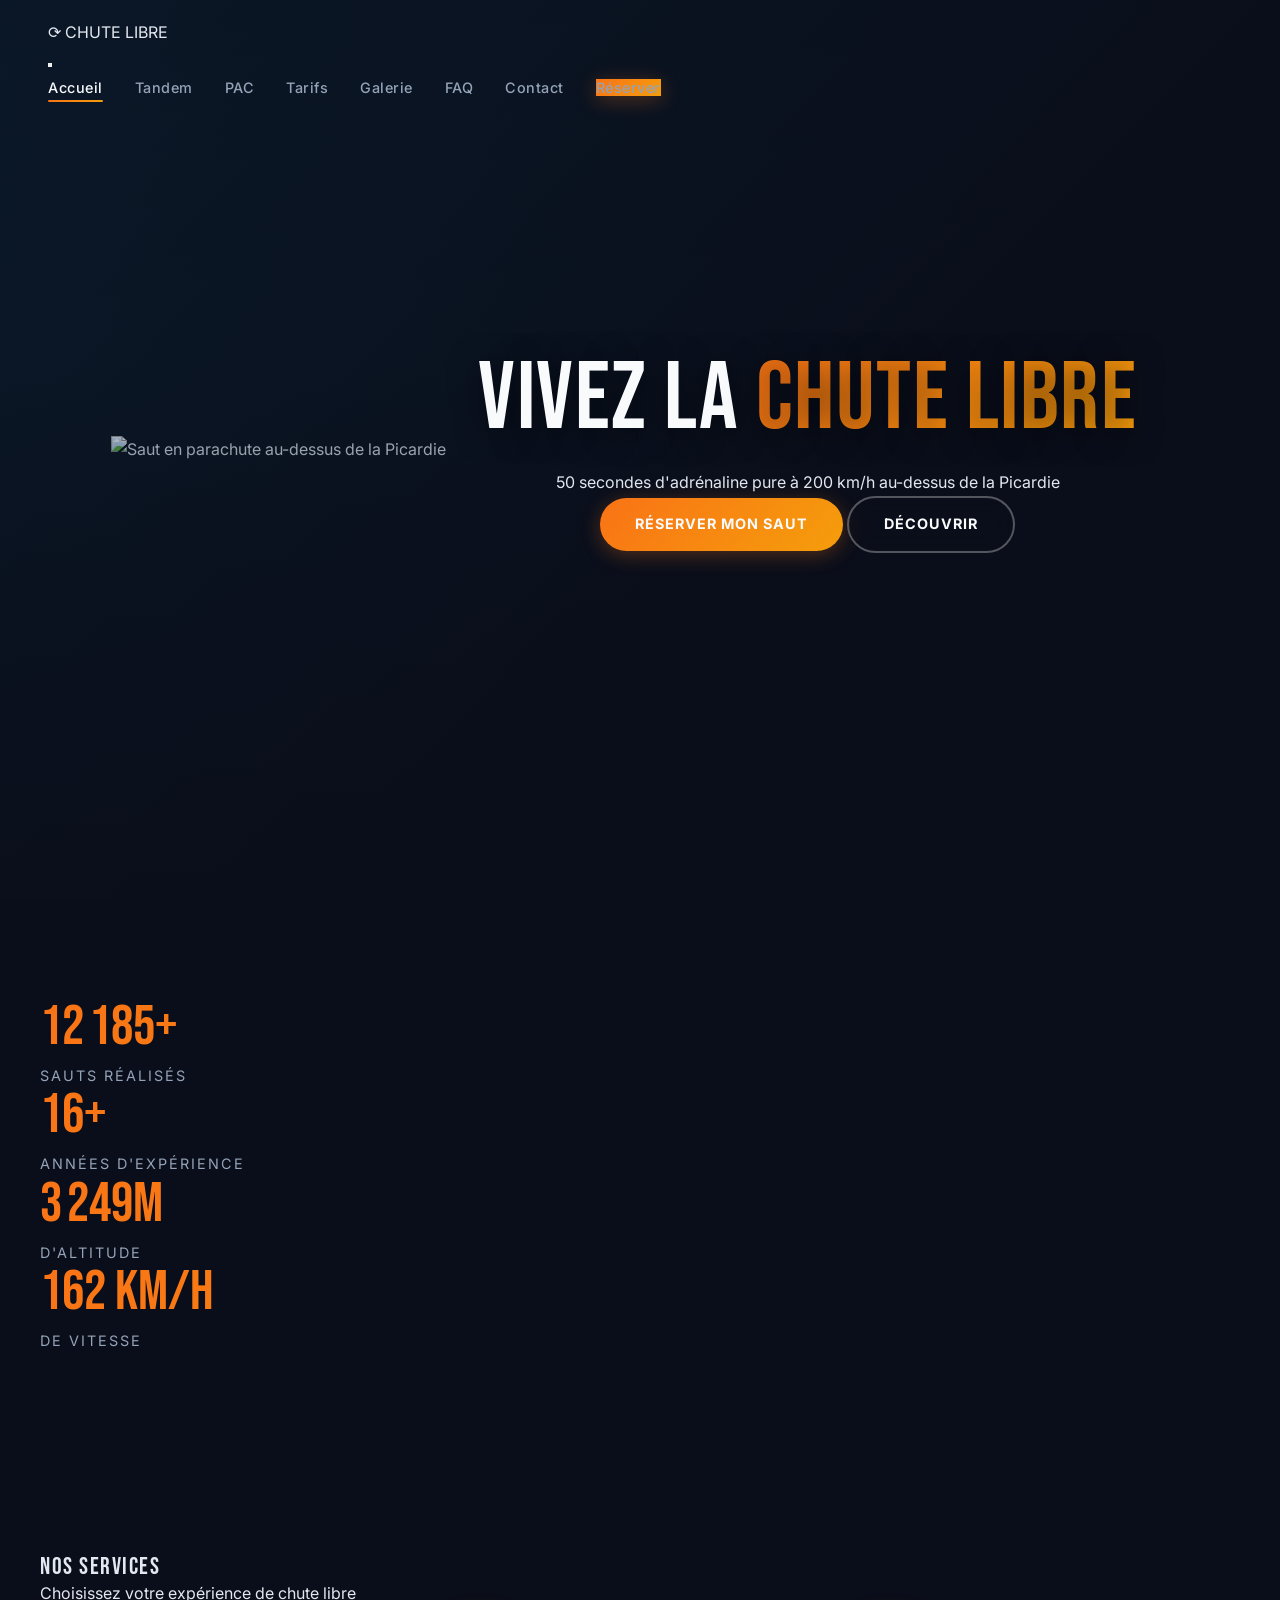
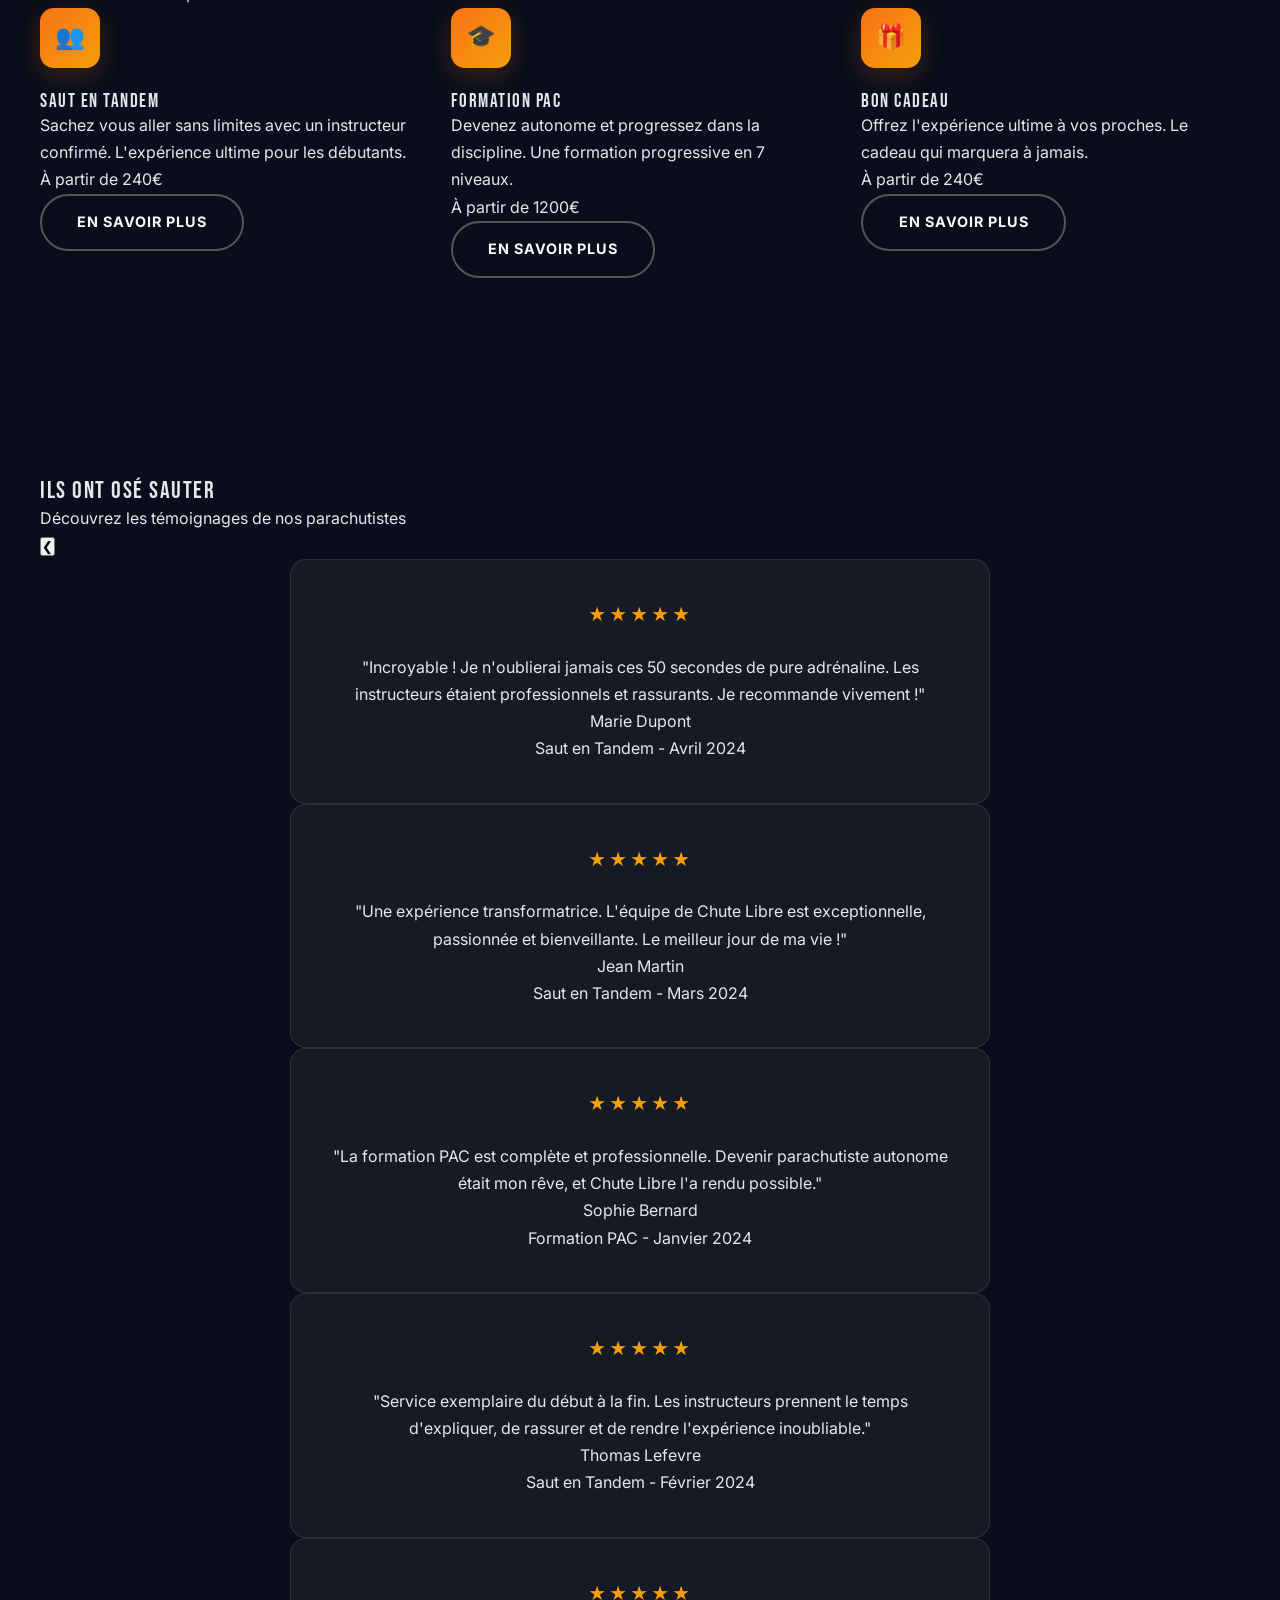
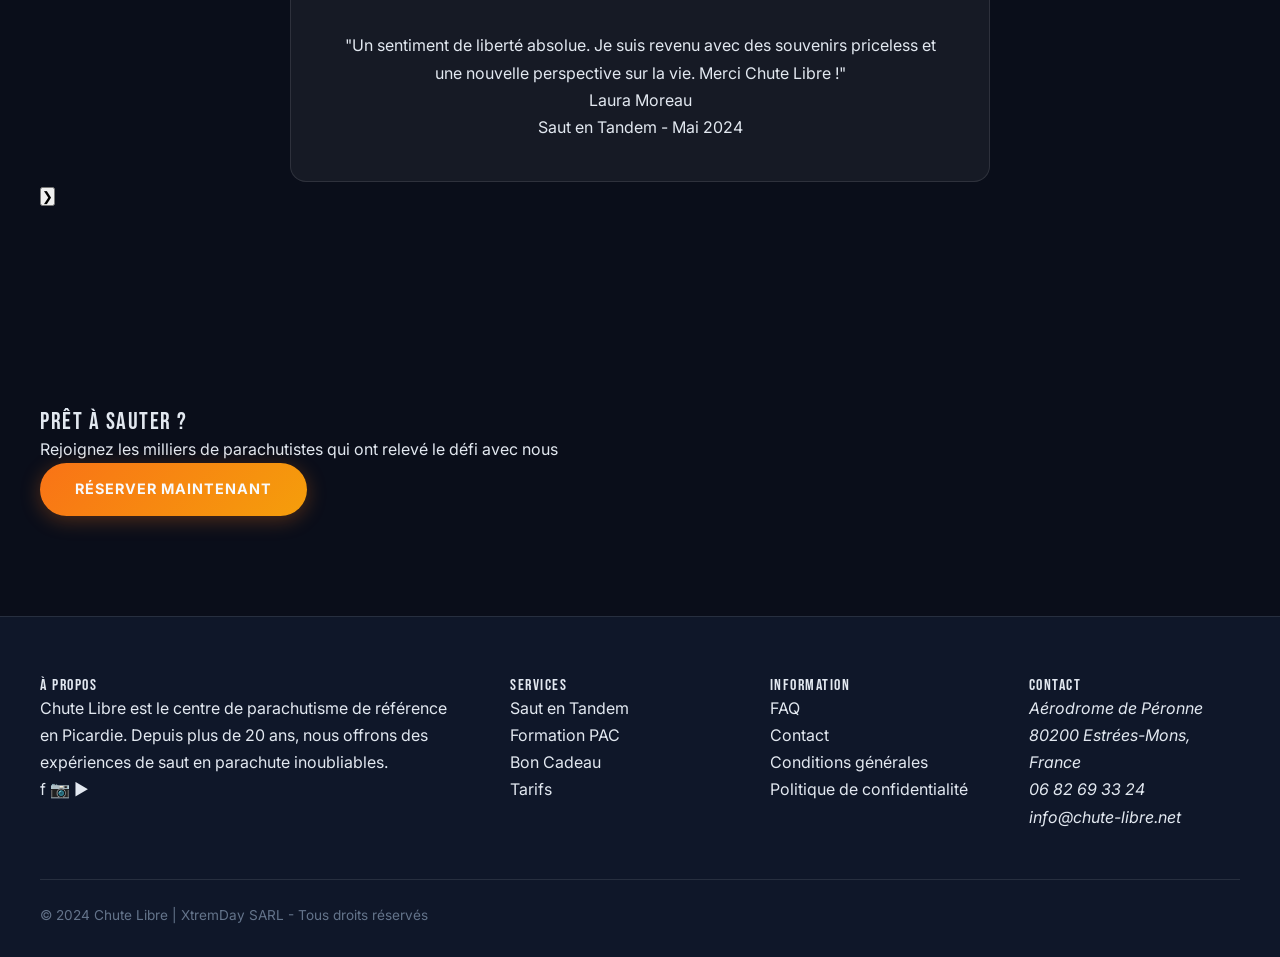
==== index.html @ 6898a2e8 "Restructure repo : fichiers site à la racine + nettoyage - Déplace les HTML/CSS/JS de outputs/ vers " ====
<!DOCTYPE html>
<html lang="fr">
<head>
  <meta charset="UTF-8">
  <meta name="viewport" content="width=device-width, initial-scale=1.0">
  <meta name="description" content="Chute Libre - Saut en parachute tandem et formation PAC à Péronne. Vivez 50 secondes d'adrénaline pure à 200 km/h au-dessus de la Picardie avec nos instructeurs expérimentés.">
  <meta name="keywords" content="saut en parachute, chute libre, tandem, PAC, formation parachute, Péronne, Picardie, Estrées-Mons, adrenaline">
  <meta name="author" content="XtremDay SARL">
  <meta name="copyright" content="2024 Chute Libre">

  <!-- Open Graph -->
  <meta property="og:title" content="Chute Libre | Saut en Parachute Tandem & Formation PAC à Péronne">
  <meta property="og:description" content="Vivez 50 secondes d'adrénaline pure à 200 km/h au-dessus de la Picardie. Saut en tandem dès 240€.">
  <meta property="og:type" content="website">
  <meta property="og:url" content="https://chute-libre.vercel.app/">
  <meta property="og:image" content="https://images.unsplash.com/photo-1601024445121-e5b82f020549?w=1200">
  <meta property="og:locale" content="fr_FR">

  <!-- Twitter Card -->
  <meta name="twitter:card" content="summary_large_image">
  <meta name="twitter:title" content="Chute Libre | Saut en Parachute Tandem & Formation PAC">
  <meta name="twitter:description" content="Vivez 50 secondes d'adrénaline pure à 200 km/h au-dessus de la Picardie.">

  <!-- Canonical -->
  <link rel="canonical" href="https://chute-libre.vercel.app/">

  <!-- Favicon -->
  <link rel="icon" type="image/svg+xml" href="data:image/svg+xml,<svg xmlns='http://www.w3.org/2000/svg' viewBox='0 0 100 100'><text y='.9em' font-size='90' fill='%23ff6b35'>⟳</text></svg>">

  <!-- Fonts -->
  <link rel="preconnect" href="https://fonts.googleapis.com">
  <link rel="preconnect" href="https://fonts.gstatic.com" crossorigin>
  <link href="https://fonts.googleapis.com/css2?family=Bebas+Neue&family=Inter:wght@300;400;500;600;700;800&display=swap" rel="stylesheet">

  <!-- Styles -->
  <link rel="stylesheet" href="style.css">

  <title>Chute Libre | Saut en Parachute Tandem & Formation PAC à Péronne</title>
</head>
<body class="bg-night text-white">

  <!-- Preloader -->
  <div class="preloader">
    <div class="preloader-ring"></div>
  </div>

  <!-- Navigation -->
  <header id="navbar" class="navbar">
    <nav class="navbar-container">
      <div class="navbar-logo">
        <a href="index.html" class="logo-link">
          <span class="logo-icon">⟳</span>
          <span class="logo-text">CHUTE<span class="fire"> LIBRE</span></span>
        </a>
      </div>

      <button class="menu-toggle" aria-label="Toggle navigation menu">
        <span></span>
        <span></span>
        <span></span>
      </button>

      <ul class="nav-menu">
        <li><a href="index.html" class="nav-link">Accueil</a></li>
        <li><a href="tandem.html" class="nav-link">Tandem</a></li>
        <li><a href="pac.html" class="nav-link">PAC</a></li>
        <li><a href="tarifs.html" class="nav-link">Tarifs</a></li>
        <li><a href="galerie.html" class="nav-link">Galerie</a></li>
        <li><a href="faq.html" class="nav-link">FAQ</a></li>
        <li><a href="contact.html" class="nav-link">Contact</a></li>
        <li><a href="reservation.html" class="nav-link btn-primary">Réserver</a></li>
      </ul>
    </nav>
  </header>

  <main>
    <!-- HERO Section -->
    <section class="hero">
      <div class="hero-background">
        <img src="https://images.unsplash.com/photo-1601024445121-e5b82f020549?w=1920" alt="Saut en parachute au-dessus de la Picardie" class="hero-image">
        <div class="hero-overlay"></div>
      </div>

      <div class="hero-content">
        <h1 class="hero-title">
          VIVEZ LA <span class="fire">CHUTE LIBRE</span>
        </h1>

        <p class="hero-subtitle">
          50 secondes d'adrénaline pure à 200 km/h au-dessus de la Picardie
        </p>

        <div class="hero-buttons">
          <a href="reservation.html" class="btn btn-primary btn-lg">
            <span>RÉSERVER MON SAUT</span>
          </a>
          <a href="#services" class="btn btn-secondary btn-lg">
            <span>DÉCOUVRIR</span>
          </a>
        </div>
      </div>

      <!-- Scroll Indicator -->
      <div class="scroll-indicator">
        <div class="scroll-arrow"></div>
      </div>
    </section>

    <!-- Stats Section -->
    <section class="stats">
      <div class="container">
        <div class="stats-grid">
          <div class="stat-card">
            <div class="stat-number" data-count="15000" data-suffix="+">0</div>
            <p class="stat-label">Sauts réalisés</p>
          </div>
          <div class="stat-card">
            <div class="stat-number" data-count="20" data-suffix="+">0</div>
            <p class="stat-label">Années d'expérience</p>
          </div>
          <div class="stat-card">
            <div class="stat-number" data-count="4000" data-suffix="m">0</div>
            <p class="stat-label">D'altitude</p>
          </div>
          <div class="stat-card">
            <div class="stat-number" data-count="200" data-suffix=" km/h">0</div>
            <p class="stat-label">De vitesse</p>
          </div>
        </div>
      </div>
    </section>

    <!-- Services Section -->
    <section id="services" class="services">
      <div class="container">
        <div class="section-header">
          <h2>Nos Services</h2>
          <p class="section-subtitle">Choisissez votre expérience de chute libre</p>
        </div>

        <div class="grid grid-3">
          <!-- Tandem Card -->
          <article class="service-card">
            <div class="card-icon">
              <span>👥</span>
            </div>
            <h3>Saut en Tandem</h3>
            <p>Sachez vous aller sans limites avec un instructeur confirmé. L'expérience ultime pour les débutants.</p>
            <div class="card-price">À partir de <span class="price-highlight">240€</span></div>
            <a href="tandem.html" class="btn btn-secondary btn-sm">En savoir plus</a>
          </article>

          <!-- PAC Card -->
          <article class="service-card">
            <div class="card-icon">
              <span>🎓</span>
            </div>
            <h3>Formation PAC</h3>
            <p>Devenez autonome et progressez dans la discipline. Une formation progressive en 7 niveaux.</p>
            <div class="card-price">À partir de <span class="price-highlight">1200€</span></div>
            <a href="pac.html" class="btn btn-secondary btn-sm">En savoir plus</a>
          </article>

          <!-- Gift Card -->
          <article class="service-card">
            <div class="card-icon">
              <span>🎁</span>
            </div>
            <h3>Bon Cadeau</h3>
            <p>Offrez l'expérience ultime à vos proches. Le cadeau qui marquera à jamais.</p>
            <div class="card-price">À partir de <span class="price-highlight">240€</span></div>
            <a href="cadeau.html" class="btn btn-secondary btn-sm">En savoir plus</a>
          </article>
        </div>
      </div>
    </section>

    <!-- Testimonials Carousel Section -->
    <section class="testimonials">
      <div class="container">
        <div class="section-header">
          <h2>Ils ont osé sauter</h2>
          <p class="section-subtitle">Découvrez les témoignages de nos parachutistes</p>
        </div>

        <div class="testimonials-carousel">
          <button class="carousel-btn carousel-prev" aria-label="Témoignage précédent">
            <span>❮</span>
          </button>

          <div class="carousel-container">
            <div class="carousel-track">
              <!-- Testimonial 1 -->
              <div class="testimonial-card">
                <div class="stars">★★★★★</div>
                <p class="testimonial-text">
                  "Incroyable ! Je n'oublierai jamais ces 50 secondes de pure adrénaline. Les instructeurs étaient professionnels et rassurants. Je recommande vivement !"
                </p>
                <div class="testimonial-author">
                  <p class="author-name">Marie Dupont</p>
                  <p class="author-detail">Saut en Tandem - Avril 2024</p>
                </div>
              </div>

              <!-- Testimonial 2 -->
              <div class="testimonial-card">
                <div class="stars">★★★★★</div>
                <p class="testimonial-text">
                  "Une expérience transformatrice. L'équipe de Chute Libre est exceptionnelle, passionnée et bienveillante. Le meilleur jour de ma vie !"
                </p>
                <div class="testimonial-author">
                  <p class="author-name">Jean Martin</p>
                  <p class="author-detail">Saut en Tandem - Mars 2024</p>
                </div>
              </div>

              <!-- Testimonial 3 -->
              <div class="testimonial-card">
                <div class="stars">★★★★★</div>
                <p class="testimonial-text">
                  "La formation PAC est complète et professionnelle. Devenir parachutiste autonome était mon rêve, et Chute Libre l'a rendu possible."
                </p>
                <div class="testimonial-author">
                  <p class="author-name">Sophie Bernard</p>
                  <p class="author-detail">Formation PAC - Janvier 2024</p>
                </div>
              </div>

              <!-- Testimonial 4 -->
              <div class="testimonial-card">
                <div class="stars">★★★★★</div>
                <p class="testimonial-text">
                  "Service exemplaire du début à la fin. Les instructeurs prennent le temps d'expliquer, de rassurer et de rendre l'expérience inoubliable."
                </p>
                <div class="testimonial-author">
                  <p class="author-name">Thomas Lefevre</p>
                  <p class="author-detail">Saut en Tandem - Février 2024</p>
                </div>
              </div>

              <!-- Testimonial 5 -->
              <div class="testimonial-card">
                <div class="stars">★★★★★</div>
                <p class="testimonial-text">
                  "Un sentiment de liberté absolue. Je suis revenu avec des souvenirs priceless et une nouvelle perspective sur la vie. Merci Chute Libre !"
                </p>
                <div class="testimonial-author">
                  <p class="author-name">Laura Moreau</p>
                  <p class="author-detail">Saut en Tandem - Mai 2024</p>
                </div>
              </div>
            </div>
          </div>

          <button class="carousel-btn carousel-next" aria-label="Témoignage suivant">
            <span>❯</span>
          </button>
        </div>
      </div>
    </section>

    <!-- CTA Section -->
    <section class="cta">
      <div class="container">
        <div class="cta-content">
          <h2>Prêt à sauter ?</h2>
          <p>Rejoignez les milliers de parachutistes qui ont relevé le défi avec nous</p>
          <a href="reservation.html" class="btn btn-primary btn-lg">RÉSERVER MAINTENANT</a>
        </div>
      </div>
    </section>
  </main>

  <!-- Footer -->
  <footer class="footer">
    <div class="container">
      <div class="footer-grid">
        <!-- About Column -->
        <div class="footer-column">
          <h4>À propos</h4>
          <p>Chute Libre est le centre de parachutisme de référence en Picardie. Depuis plus de 20 ans, nous offrons des expériences de saut en parachute inoubliables.</p>
          <div class="footer-socials">
            <a href="#" aria-label="Facebook" class="social-link">f</a>
            <a href="#" aria-label="Instagram" class="social-link">📷</a>
            <a href="#" aria-label="YouTube" class="social-link">▶</a>
          </div>
        </div>

        <!-- Services Column -->
        <div class="footer-column">
          <h4>Services</h4>
          <ul class="footer-links">
            <li><a href="tandem.html">Saut en Tandem</a></li>
            <li><a href="pac.html">Formation PAC</a></li>
            <li><a href="cadeau.html">Bon Cadeau</a></li>
            <li><a href="tarifs.html">Tarifs</a></li>
          </ul>
        </div>

        <!-- Information Column -->
        <div class="footer-column">
          <h4>Information</h4>
          <ul class="footer-links">
            <li><a href="faq.html">FAQ</a></li>
            <li><a href="contact.html">Contact</a></li>
            <li><a href="#conditions">Conditions générales</a></li>
            <li><a href="#privacy">Politique de confidentialité</a></li>
          </ul>
        </div>

        <!-- Contact Column -->
        <div class="footer-column">
          <h4>Contact</h4>
          <address class="footer-address">
            <p>Aérodrome de Péronne<br>80200 Estrées-Mons, France</p>
            <p><a href="tel:+33682693324">06 82 69 33 24</a></p>
            <p><a href="mailto:info@chute-libre.net">info@chute-libre.net</a></p>
          </address>
        </div>
      </div>

      <div class="footer-bottom">
        <p>&copy; 2024 Chute Libre | XtremDay SARL - Tous droits réservés</p>
      </div>
    </div>
  </footer>

  <!-- JSON-LD Structured Data -->
  <script type="application/ld+json">
  {
    "@context": "https://schema.org",
    "@type": "LocalBusiness",
    "name": "Chute Libre",
    "image": "https://images.unsplash.com/photo-1601024445121-e5b82f020549?w=800",
    "description": "Centre de parachutisme proposant des sauts en tandem et formations PAC en Picardie",
    "address": {
      "@type": "PostalAddress",
      "streetAddress": "Aérodrome de Péronne",
      "addressLocality": "Estrées-Mons",
      "postalCode": "80200",
      "addressCountry": "FR"
    },
    "telephone": "+33682693324",
    "email": "info@chute-libre.net",
    "url": "https://chute-libre.vercel.app/",
    "geo": {
      "@type": "GeoCoordinates",
      "latitude": "49.8667",
      "longitude": "2.9333"
    },
    "openingHoursSpecification": {
      "@type": "OpeningHoursSpecification",
      "dayOfWeek": ["Monday", "Tuesday", "Wednesday", "Thursday", "Friday", "Saturday", "Sunday"],
      "opens": "08:00",
      "closes": "18:00"
    },
    "priceRange": "EUR",
    "areaServed": {
      "@type": "City",
      "name": "Picardie"
    },
    "founder": "XtremDay SARL"
  }
  </script>

  <!-- Scripts -->
  <script src="main.js"></script>

</body>
</html>
---- style.css ----
/* ============================================
   CHUTE LIBRE - Design System v2.0
   Theme: Dark Sky & Adrenaline
   ============================================ */

/* --- CSS Variables --- */
:root {
  --night: #0a0e1a;
  --night-light: #0f1729;
  --navy: #1a2744;
  --navy-light: #243354;
  --sky: #38bdf8;
  --sky-deep: #0ea5e9;
  --orange: #f97316;
  --amber: #f59e0b;
  --white: #f8fafc;
  --gray-100: #e2e8f0;
  --gray-300: #94a3b8;
  --gray-500: #64748b;
  --glass: rgba(15, 23, 42, 0.7);
  --glass-light: rgba(255, 255, 255, 0.05);
  --glass-border: rgba(255, 255, 255, 0.1);
  --gradient-sky: linear-gradient(135deg, #0ea5e9, #38bdf8);
  --gradient-fire: linear-gradient(135deg, #f97316, #f59e0b);
  --gradient-hero: linear-gradient(180deg, rgba(10,14,26,0) 0%, rgba(10,14,26,0.8) 100%);
  --shadow-lg: 0 20px 60px rgba(0,0,0,0.4);
  --shadow-glow: 0 0 30px rgba(56,189,248,0.15);
  --radius: 16px;
  --radius-sm: 8px;
  --radius-full: 50px;
  --transition: 0.4s cubic-bezier(0.25, 0.8, 0.25, 1);
}

/* --- Reset & Base --- */
*, *::before, *::after { margin: 0; padding: 0; box-sizing: border-box; }

html {
  scroll-behavior: smooth;
  font-size: 16px;
  -webkit-font-smoothing: antialiased;
}

body {
  font-family: 'Inter', -apple-system, sans-serif;
  background: var(--night);
  color: var(--gray-100);
  line-height: 1.7;
  overflow-x: hidden;
}

a { color: inherit; text-decoration: none; }
img { max-width: 100%; display: block; }
ul { list-style: none; }

/* --- Typography --- */
h1, h2, h3, h4 {
  font-family: 'Bebas Neue', sans-serif;
  font-weight: 400;
  letter-spacing: 1.5px;
  line-height: 1.1;
}

.sec-tag {
  font-family: 'Inter', sans-serif;
  font-size: 0.8rem;
  text-transform: uppercase;
  letter-spacing: 4px;
  color: var(--orange);
  font-weight: 700;
  margin-bottom: 0.75rem;
  display: inline-block;
}

.sec-title {
  font-size: clamp(2.5rem, 5vw, 4rem);
  color: var(--white);
  margin-bottom: 1.5rem;
}

.sec-title .highlight {
  background: var(--gradient-sky);
  -webkit-background-clip: text;
  -webkit-text-fill-color: transparent;
  background-clip: text;
}

.sec-subtitle {
  font-family: 'Inter', sans-serif;
  font-size: 1.1rem;
  color: var(--gray-300);
  max-width: 600px;
  line-height: 1.8;
}

/* --- Preloader --- */
.preloader {
  position: fixed; inset: 0;
  background: var(--night);
  display: flex; align-items: center; justify-content: center;
  z-index: 9999;
  transition: opacity 0.6s, visibility 0.6s;
}
.preloader.loaded { opacity: 0; visibility: hidden; }
.preloader-ring {
  width: 50px; height: 50px;
  border: 3px solid var(--navy);
  border-top-color: var(--sky);
  border-radius: 50%;
  animation: spin 0.8s linear infinite;
}
@keyframes spin { to { transform: rotate(360deg); } }

/* --- Navigation --- */
#navbar {
  position: fixed; top: 0; left: 0; width: 100%;
  z-index: 1000;
  display: flex; align-items: center; justify-content: space-between;
  padding: 1.2rem 3rem;
  background: transparent;
  transition: all 0.4s ease;
}

#navbar.scrolled {
  background: var(--glass);
  backdrop-filter: blur(20px) saturate(1.5);
  -webkit-backdrop-filter: blur(20px) saturate(1.5);
  border-bottom: 1px solid var(--glass-border);
  padding: 0.8rem 3rem;
  box-shadow: 0 4px 30px rgba(0,0,0,0.3);
}

.nav-brand {
  display: flex; align-items: center; gap: 0.6rem;
  font-family: 'Bebas Neue', sans-serif;
  font-size: 1.6rem;
  letter-spacing: 3px;
  color: var(--white);
}

.nav-brand .brand-icon {
  width: 36px; height: 36px;
  background: var(--gradient-fire);
  border-radius: 10px;
  display: flex; align-items: center; justify-content: center;
  font-size: 1.2rem;
}

.nav-menu {
  display: flex; align-items: center; gap: 2rem;
}

.nav-menu a {
  color: var(--gray-300);
  font-size: 0.9rem;
  font-weight: 500;
  letter-spacing: 0.5px;
  transition: color var(--transition);
  position: relative;
}

.nav-menu a::after {
  content: '';
  position: absolute; bottom: -6px; left: 0;
  width: 0; height: 2px;
  background: var(--gradient-fire);
  transition: width var(--transition);
  border-radius: 2px;
}

.nav-menu a:hover,
.nav-menu a.active { color: var(--white); }
.nav-menu a:hover::after,
.nav-menu a.active::after { width: 100%; }

.nav-cta {
  background: var(--gradient-fire) !important;
  color: var(--white) !important;
  padding: 0.6rem 1.6rem !important;
  border-radius: var(--radius-full);
  font-weight: 700 !important;
  font-size: 0.85rem !important;
  letter-spacing: 1px;
  text-transform: uppercase;
  box-shadow: 0 4px 20px rgba(249,115,22,0.3);
  transition: all var(--transition) !important;
}

.nav-cta:hover {
  transform: translateY(-2px) !important;
  box-shadow: 0 8px 30px rgba(249,115,22,0.4) !important;
}

.nav-cta::after { display: none !important; }

/* Burger */
.burger {
  display: none;
  flex-direction: column; gap: 5px;
  cursor: pointer; z-index: 1100;
  padding: 5px;
}

.burger span {
  width: 24px; height: 2px;
  background: var(--white);
  border-radius: 2px;
  transition: all 0.3s;
}

.burger.active span:nth-child(1) { transform: rotate(45deg) translate(5px, 5px); }
.burger.active span:nth-child(2) { opacity: 0; }
.burger.active span:nth-child(3) { transform: rotate(-45deg) translate(5px, -5px); }

@media (max-width: 900px) {
  .burger { display: flex; }
  #navbar { padding: 1rem 1.5rem; }
  #navbar.scrolled { padding: 0.8rem 1.5rem; }
  .nav-menu {
    position: fixed; top: 0; right: -100%;
    width: 80%; max-width: 360px; height: 100vh;
    flex-direction: column; justify-content: center; gap: 0;
    background: var(--night-light);
    border-left: 1px solid var(--glass-border);
    transition: right 0.4s ease;
    padding: 2rem;
  }
  .nav-menu.open { right: 0; }
  .nav-menu a {
    padding: 1rem 0;
    font-size: 1.1rem;
    border-bottom: 1px solid var(--glass-border);
    width: 100%;
  }
  .nav-menu a::after { display: none; }
  .nav-cta { margin-top: 1rem; text-align: center; display: block !important; }
}

/* --- Hero Section --- */
.hero {
  position: relative;
  min-height: 100vh;
  display: flex; align-items: center; justify-content: center;
  text-align: center;
  overflow: hidden;
}

.hero-video-bg {
  position: absolute; inset: 0;
  overflow: hidden;
}

.hero-video-bg video,
.hero-video-bg img {
  width: 100%; height: 100%;
  object-fit: cover;
}

.hero-overlay {
  position: absolute; inset: 0;
  background:
    linear-gradient(180deg, rgba(10,14,26,0.4) 0%, rgba(10,14,26,0.2) 40%, rgba(10,14,26,0.85) 100%),
    linear-gradient(135deg, rgba(14,165,233,0.1) 0%, transparent 60%);
}

.hero-content {
  position: relative; z-index: 2;
  max-width: 900px;
  padding: 0 2rem;
}

.hero-content h1 {
  font-size: clamp(3rem, 8vw, 6rem);
  color: var(--white);
  margin-bottom: 1rem;
  text-shadow: 0 4px 30px rgba(0,0,0,0.5);
}

.hero-content h1 .fire {
  background: var(--gradient-fire);
  -webkit-background-clip: text;
  -webkit-text-fill-color: transparent;
  background-clip: text;
}

.hero-content .hero-sub {
  font-family: 'Inter', sans-serif;
  font-size: clamp(1rem, 2vw, 1.4rem);
  color: var(--gray-100);
  opacity: 0.9;
  margin-bottom: 2.5rem;
  font-weight: 300;
}

.hero-actions {
  display: flex; gap: 1rem;
  justify-content: center; flex-wrap: wrap;
}

.hero-scroll {
  position: absolute; bottom: 2rem; left: 50%;
  transform: translateX(-50%);
  z-index: 2;
  display: flex; flex-direction: column; align-items: center; gap: 0.5rem;
  color: var(--gray-300);
  font-size: 0.75rem;
  letter-spacing: 2px;
  text-transform: uppercase;
  animation: bounce 2s infinite;
}

.hero-scroll .scroll-line {
  width: 1px; height: 40px;
  background: linear-gradient(to bottom, var(--sky), transparent);
}

@keyframes bounce {
  0%, 100% { transform: translateX(-50%) translateY(0); }
  50% { transform: translateX(-50%) translateY(10px); }
}

/* --- Inner Hero (sub-pages) --- */
.inner-hero {
  position: relative;
  min-height: 50vh;
  display: flex; align-items: center; justify-content: center;
  text-align: center;
  overflow: hidden;
  padding-top: 80px;
}

.inner-hero-bg {
  position: absolute; inset: 0;
}

.inner-hero-bg img {
  width: 100%; height: 100%;
  object-fit: cover;
}

.inner-hero .hero-overlay {
  background:
    linear-gradient(180deg, rgba(10,14,26,0.6) 0%, rgba(10,14,26,0.9) 100%),
    linear-gradient(135deg, rgba(249,115,22,0.1) 0%, transparent 60%);
}

.inner-hero-content {
  position: relative; z-index: 2;
  padding: 2rem;
}

.inner-hero-content h1 {
  font-size: clamp(2.5rem, 6vw, 4.5rem);
  color: var(--white);
  margin-bottom: 0.75rem;
}

.inner-hero-content p {
  font-family: 'Inter', sans-serif;
  font-size: 1.2rem;
  color: var(--gray-300);
}

/* --- Buttons --- */
.btn {
  display: inline-flex; align-items: center; gap: 0.5rem;
  padding: 0.9rem 2.2rem;
  border: none;
  border-radius: var(--radius-full);
  font-family: 'Inter', sans-serif;
  font-weight: 700;
  font-size: 0.9rem;
  letter-spacing: 1px;
  text-transform: uppercase;
  cursor: pointer;
  transition: all var(--transition);
  text-decoration: none;
}

.btn-primary {
  background: var(--gradient-fire);
  color: var(--white);
  box-shadow: 0 4px 20px rgba(249,115,22,0.3);
}

.btn-primary:hover {
  transform: translateY(-3px);
  box-shadow: 0 10px 35px rgba(249,115,22,0.4);
}

.btn-secondary {
  background: transparent;
  color: var(--white);
  border: 2px solid rgba(255,255,255,0.3);
  backdrop-filter: blur(10px);
}

.btn-secondary:hover {
  border-color: var(--sky);
  color: var(--sky);
  background: rgba(56,189,248,0.1);
  transform: translateY(-3px);
}

.btn-sky {
  background: var(--gradient-sky);
  color: var(--white);
  box-shadow: 0 4px 20px rgba(14,165,233,0.3);
}

.btn-sky:hover {
  transform: translateY(-3px);
  box-shadow: 0 10px 35px rgba(14,165,233,0.4);
}

/* --- Sections --- */
section {
  padding: 100px 2rem;
  position: relative;
}

.container {
  max-width: 1200px;
  margin: 0 auto;
}

.section-dark { background: var(--night); }
.section-darker { background: var(--night-light); }
.section-glass {
  background: var(--glass-light);
  border-top: 1px solid var(--glass-border);
  border-bottom: 1px solid var(--glass-border);
}

/* --- Cards --- */
.card {
  background: var(--glass-light);
  border: 1px solid var(--glass-border);
  border-radius: var(--radius);
  padding: 2rem;
  transition: all var(--transition);
  position: relative;
  overflow: hidden;
}

.card::before {
  content: '';
  position: absolute; top: 0; left: 0;
  width: 100%; height: 3px;
  background: var(--gradient-fire);
  transform: scaleX(0);
  transform-origin: left;
  transition: transform var(--transition);
}

.card:hover {
  transform: translateY(-8px);
  border-color: rgba(249,115,22,0.3);
  box-shadow: var(--shadow-lg), 0 0 40px rgba(249,115,22,0.05);
}

.card:hover::before { transform: scaleX(1); }

.card h3 {
  font-family: 'Inter', sans-serif;
  font-size: 1.3rem;
  font-weight: 700;
  color: var(--white);
  margin-bottom: 1rem;
}

.card p {
  color: var(--gray-300);
  line-height: 1.8;
}

.card-icon {
  width: 60px; height: 60px;
  background: var(--gradient-fire);
  border-radius: 14px;
  display: flex; align-items: center; justify-content: center;
  font-size: 1.5rem;
  margin-bottom: 1.5rem;
  box-shadow: 0 8px 25px rgba(249,115,22,0.2);
}

/* --- Grid Layouts --- */
.grid { display: grid; gap: 2rem; }
.grid-2 { grid-template-columns: repeat(auto-fit, minmax(300px, 1fr)); }
.grid-3 { grid-template-columns: repeat(auto-fit, minmax(300px, 1fr)); }
.grid-4 { grid-template-columns: repeat(auto-fit, minmax(250px, 1fr)); }

/* --- Stats Bar --- */
.stats-bar {
  display: grid;
  grid-template-columns: repeat(auto-fit, minmax(200px, 1fr));
  gap: 2rem;
  padding: 3rem 0;
}

.stat-item {
  text-align: center;
}

.stat-number {
  font-family: 'Bebas Neue', sans-serif;
  font-size: 3.5rem;
  background: var(--gradient-fire);
  -webkit-background-clip: text;
  -webkit-text-fill-color: transparent;
  background-clip: text;
  line-height: 1;
}

.stat-label {
  color: var(--gray-300);
  font-size: 0.9rem;
  margin-top: 0.5rem;
  text-transform: uppercase;
  letter-spacing: 2px;
}

/* --- Timeline --- */
.timeline {
  position: relative;
  padding-left: 3rem;
}

.timeline::before {
  content: '';
  position: absolute; left: 0; top: 0;
  width: 2px; height: 100%;
  background: linear-gradient(to bottom, var(--orange), var(--sky), transparent);
}

.timeline-item {
  position: relative;
  padding: 1.5rem 0 2.5rem 2rem;
}

.timeline-item::before {
  content: '';
  position: absolute;
  left: -3.55rem; top: 1.8rem;
  width: 14px; height: 14px;
  border-radius: 50%;
  background: var(--orange);
  border: 3px solid var(--night);
  box-shadow: 0 0 15px rgba(249,115,22,0.4);
}

.timeline-item h3 {
  font-family: 'Inter', sans-serif;
  font-size: 1.2rem;
  font-weight: 700;
  color: var(--white);
  margin-bottom: 0.75rem;
}

.timeline-item p {
  color: var(--gray-300);
  line-height: 1.8;
}

/* --- Pricing --- */
.price-card {
  background: var(--glass-light);
  border: 1px solid var(--glass-border);
  border-radius: var(--radius);
  padding: 2.5rem 2rem;
  text-align: center;
  transition: all var(--transition);
  position: relative;
}

.price-card.featured {
  border-color: var(--orange);
  box-shadow: 0 0 40px rgba(249,115,22,0.1);
}

.price-card.featured::before {
  content: 'POPULAIRE';
  position: absolute; top: -12px; left: 50%;
  transform: translateX(-50%);
  background: var(--gradient-fire);
  color: var(--white);
  font-size: 0.7rem;
  font-weight: 700;
  letter-spacing: 2px;
  padding: 0.3rem 1.2rem;
  border-radius: var(--radius-full);
}

.price-card:hover {
  transform: translateY(-8px);
  border-color: rgba(56,189,248,0.3);
  box-shadow: var(--shadow-lg);
}

.price-card h3 {
  font-family: 'Inter', sans-serif;
  font-size: 1.2rem;
  font-weight: 700;
  color: var(--white);
  margin-bottom: 0.5rem;
}

.price-amount {
  font-family: 'Bebas Neue', sans-serif;
  font-size: 3.5rem;
  background: var(--gradient-sky);
  -webkit-background-clip: text;
  -webkit-text-fill-color: transparent;
  background-clip: text;
  margin: 1rem 0;
  line-height: 1;
}

.price-amount span {
  font-size: 1.2rem;
}

.price-desc {
  color: var(--gray-500);
  font-size: 0.9rem;
  margin-bottom: 1.5rem;
}

.price-features {
  text-align: left;
  margin-bottom: 2rem;
}

.price-features li {
  padding: 0.6rem 0;
  color: var(--gray-300);
  border-bottom: 1px solid var(--glass-border);
  font-size: 0.95rem;
}

.price-features li::before {
  content: '';
  display: inline-block;
  width: 8px; height: 8px;
  background: var(--orange);
  border-radius: 50%;
  margin-right: 0.75rem;
}

/* --- Pricing Table --- */
.pricing-table {
  width: 100%;
  border-collapse: collapse;
  background: var(--glass-light);
  border-radius: var(--radius);
  overflow: hidden;
  border: 1px solid var(--glass-border);
}

.pricing-table thead {
  background: linear-gradient(135deg, var(--navy), var(--navy-light));
}

.pricing-table th {
  padding: 1.2rem 1.5rem;
  text-align: left;
  font-family: 'Inter', sans-serif;
  font-weight: 700;
  font-size: 0.85rem;
  text-transform: uppercase;
  letter-spacing: 1px;
  color: var(--sky);
}

.pricing-table td {
  padding: 1.2rem 1.5rem;
  border-bottom: 1px solid var(--glass-border);
  color: var(--gray-300);
}

.pricing-table tbody tr {
  transition: background var(--transition);
}

.pricing-table tbody tr:hover {
  background: rgba(56,189,248,0.05);
}

.pricing-table .price-cell {
  color: var(--orange);
  font-weight: 700;
  font-size: 1.05rem;
}

/* --- Testimonials --- */
.testimonial-card {
  background: var(--glass-light);
  border: 1px solid var(--glass-border);
  border-radius: var(--radius);
  padding: 2.5rem;
  text-align: center;
  position: relative;
}

.testimonial-card .stars {
  color: var(--amber);
  font-size: 1.1rem;
  letter-spacing: 3px;
  margin-bottom: 1.5rem;
}

.testimonial-card .quote {
  font-size: 1.1rem;
  color: var(--gray-100);
  font-style: italic;
  line-height: 1.9;
  margin-bottom: 1.5rem;
}

.testimonial-card .author {
  color: var(--orange);
  font-weight: 700;
}

.testimonial-card .role {
  color: var(--gray-500);
  font-size: 0.85rem;
  margin-top: 0.3rem;
}

/* Carousel */
.carousel-container { position: relative; max-width: 700px; margin: 0 auto; }
.carousel-card { display: none; opacity: 0; transition: opacity 0.5s ease; }
.carousel-card.active { display: block; opacity: 1; }

.carousel-dots {
  display: flex; justify-content: center; gap: 10px; margin-top: 2rem;
}

.carousel-dot {
  width: 10px; height: 10px;
  border-radius: 50%;
  background: var(--navy-light);
  cursor: pointer;
  transition: all 0.3s;
  border: none;
}

.carousel-dot.active {
  background: var(--orange);
  width: 28px;
  border-radius: 5px;
  box-shadow: 0 0 12px rgba(249,115,22,0.4);
}

/* --- Accordion (FAQ) --- */
.accordion-item {
  background: var(--glass-light);
  border: 1px solid var(--glass-border);
  border-radius: var(--radius-sm);
  margin-bottom: 1rem;
  overflow: hidden;
  transition: border-color var(--transition);
}

.accordion-item:hover {
  border-color: rgba(249,115,22,0.3);
}

.accordion-header {
  padding: 1.2rem 1.5rem;
  display: flex; justify-content: space-between; align-items: center;
  cursor: pointer;
  font-weight: 600;
  color: var(--gray-100);
  transition: all var(--transition);
}

.accordion-header:hover { color: var(--white); }

.accordion-header.active {
  color: var(--orange);
  background: rgba(249,115,22,0.05);
}

.accordion-icon {
  font-size: 1.2rem;
  transition: transform 0.3s;
  color: var(--sky);
}

.accordion-header.active .accordion-icon {
  transform: rotate(180deg);
  color: var(--orange);
}

.accordion-content {
  max-height: 0;
  overflow: hidden;
  transition: max-height 0.4s ease, padding 0.4s ease;
  padding: 0 1.5rem;
}

.accordion-header.active + .accordion-content {
  max-height: 500px;
  padding: 0 1.5rem 1.5rem;
}

.accordion-content p {
  color: var(--gray-300);
  line-height: 1.8;
}

/* --- Gallery Masonry --- */
.masonry {
  display: grid;
  grid-template-columns: repeat(auto-fill, minmax(280px, 1fr));
  gap: 1rem;
}

.masonry-item {
  position: relative;
  border-radius: var(--radius);
  overflow: hidden;
  cursor: pointer;
  background: var(--navy);
  min-height: 250px;
}

.masonry-item img {
  width: 100%; height: 100%;
  object-fit: cover;
  transition: transform 0.6s ease;
}

.masonry-item:hover img { transform: scale(1.08); }

.masonry-item-overlay {
  position: absolute; inset: 0;
  background: linear-gradient(135deg, rgba(14,165,233,0.6), rgba(249,115,22,0.4));
  display: flex; align-items: center; justify-content: center;
  opacity: 0;
  transition: opacity var(--transition);
}

.masonry-item:hover .masonry-item-overlay { opacity: 1; }

.masonry-item-overlay span {
  color: var(--white);
  font-size: 2rem;
  font-weight: 700;
}

/* Lightbox */
.lightbox {
  display: none; position: fixed; inset: 0;
  background: rgba(0,0,0,0.95);
  z-index: 2000;
  align-items: center; justify-content: center;
}
.lightbox.active { display: flex; }
.lightbox-content { position: relative; max-width: 90%; max-height: 90%; }
.lightbox-image { max-width: 100%; max-height: 90vh; border-radius: var(--radius-sm); }
.lightbox-close {
  position: absolute; top: -50px; right: 0;
  color: var(--white); font-size: 2rem; cursor: pointer;
  background: none; border: none;
  transition: color 0.3s;
}
.lightbox-close:hover { color: var(--orange); }

/* --- Forms --- */
.form-group { margin-bottom: 1.5rem; }

.form-group label {
  display: block;
  margin-bottom: 0.5rem;
  color: var(--gray-100);
  font-weight: 600;
  font-size: 0.9rem;
}

.form-group input,
.form-group select,
.form-group textarea {
  width: 100%;
  padding: 0.9rem 1.2rem;
  background: var(--glass-light);
  border: 1px solid var(--glass-border);
  border-radius: var(--radius-sm);
  color: var(--white);
  font-family: 'Inter', sans-serif;
  font-size: 0.95rem;
  transition: all var(--transition);
}

.form-group input:focus,
.form-group select:focus,
.form-group textarea:focus {
  outline: none;
  border-color: var(--sky);
  box-shadow: 0 0 0 3px rgba(56,189,248,0.15);
}

.form-group textarea { resize: vertical; min-height: 140px; }
.form-row { display: grid; grid-template-columns: repeat(auto-fit, minmax(250px, 1fr)); gap: 1.5rem; }

/* --- Contact Cards --- */
.contact-card {
  background: var(--glass-light);
  border: 1px solid var(--glass-border);
  border-radius: var(--radius);
  padding: 2rem;
  text-align: center;
  transition: all var(--transition);
}

.contact-card:hover {
  border-color: rgba(56,189,248,0.3);
  transform: translateY(-5px);
}

.contact-card-icon {
  width: 50px; height: 50px;
  background: var(--gradient-sky);
  border-radius: 12px;
  display: flex; align-items: center; justify-content: center;
  margin: 0 auto 1rem;
  font-size: 1.3rem;
}

.contact-card h3 {
  font-family: 'Inter', sans-serif;
  font-size: 1.1rem;
  font-weight: 700;
  color: var(--white);
  margin-bottom: 0.75rem;
}

.contact-card a,
.contact-card p {
  color: var(--gray-300);
  font-size: 0.95rem;
  display: block;
  margin-bottom: 0.3rem;
  transition: color 0.3s;
}

.contact-card a:hover { color: var(--sky); }

/* --- Map --- */
.map-container {
  border-radius: var(--radius);
  overflow: hidden;
  border: 1px solid var(--glass-border);
  margin-top: 2rem;
}

.map-container iframe {
  width: 100%; height: 400px; border: none;
  filter: grayscale(0.5) contrast(1.1);
}

/* --- Reservation Steps --- */
.step-indicator {
  display: flex; justify-content: center; gap: 1.5rem;
  margin-bottom: 3rem;
}

.step-dot {
  width: 48px; height: 48px;
  border-radius: 50%;
  background: var(--glass-light);
  border: 2px solid var(--glass-border);
  display: flex; align-items: center; justify-content: center;
  font-weight: 700;
  color: var(--gray-500);
  transition: all var(--transition);
  cursor: pointer;
}

.step-dot.active {
  background: var(--gradient-fire);
  border-color: var(--orange);
  color: var(--white);
  box-shadow: 0 0 20px rgba(249,115,22,0.3);
}

.step-dot.completed {
  background: var(--sky-deep);
  border-color: var(--sky);
  color: var(--white);
}

.step-content { display: none; animation: fadeSlideIn 0.4s ease; }
.step-content.active { display: block; }

@keyframes fadeSlideIn {
  from { opacity: 0; transform: translateY(15px); }
  to { opacity: 1; transform: none; }
}

.formula-card {
  background: var(--glass-light);
  border: 2px solid var(--glass-border);
  border-radius: var(--radius);
  padding: 2rem;
  text-align: center;
  cursor: pointer;
  transition: all var(--transition);
}

.formula-card:hover {
  border-color: var(--sky);
  transform: translateY(-5px);
}

.formula-card.selected {
  border-color: var(--orange);
  background: rgba(249,115,22,0.05);
  box-shadow: 0 0 30px rgba(249,115,22,0.15);
}

.formula-card h3 {
  font-family: 'Inter', sans-serif;
  font-size: 1.1rem;
  font-weight: 700;
  color: var(--white);
  margin-bottom: 0.5rem;
}

.formula-price {
  font-family: 'Bebas Neue', sans-serif;
  font-size: 2.5rem;
  background: var(--gradient-sky);
  -webkit-background-clip: text;
  -webkit-text-fill-color: transparent;
  background-clip: text;
  margin: 0.5rem 0;
}

/* Time slots */
.time-slots { display: grid; grid-template-columns: repeat(auto-fit, minmax(100px, 1fr)); gap: 1rem; }
.time-slot {
  padding: 0.8rem;
  text-align: center;
  background: var(--glass-light);
  border: 2px solid var(--glass-border);
  border-radius: var(--radius-sm);
  cursor: pointer;
  color: var(--gray-300);
  font-weight: 600;
  transition: all var(--transition);
}
.time-slot:hover { border-color: var(--sky); color: var(--white); }
.time-slot.selected {
  background: var(--gradient-sky);
  border-color: var(--sky);
  color: var(--white);
}

/* Summary */
.summary-box {
  background: var(--glass-light);
  border: 1px solid var(--glass-border);
  border-radius: var(--radius);
  padding: 2rem;
}

.summary-item {
  display: flex; justify-content: space-between;
  padding: 0.8rem 0;
  border-bottom: 1px solid var(--glass-border);
  color: var(--gray-300);
}

.summary-item span:last-child { color: var(--white); font-weight: 600; }

.summary-total {
  display: flex; justify-content: space-between;
  padding: 1.2rem 0 0;
  font-size: 1.2rem;
  font-weight: 700;
  color: var(--orange);
  border-top: 2px solid var(--orange);
  margin-top: 0.5rem;
}

/* --- CTA Section --- */
.cta-section {
  position: relative;
  padding: 80px 2rem;
  text-align: center;
  overflow: hidden;
}

.cta-section::before {
  content: '';
  position: absolute; inset: 0;
  background: linear-gradient(135deg, rgba(14,165,233,0.15), rgba(249,115,22,0.1));
  border-top: 1px solid var(--glass-border);
  border-bottom: 1px solid var(--glass-border);
}

.cta-section .container { position: relative; z-index: 1; }

/* --- Footer --- */
footer {
  background: var(--night-light);
  border-top: 1px solid var(--glass-border);
  padding: 60px 2rem 30px;
  position: relative;
}

.footer-grid {
  max-width: 1200px;
  margin: 0 auto;
  display: grid;
  grid-template-columns: 2fr repeat(3, 1fr);
  gap: 3rem;
  padding-bottom: 3rem;
  border-bottom: 1px solid var(--glass-border);
}

.footer-brand p {
  color: var(--gray-500);
  margin-top: 1rem;
  font-size: 0.9rem;
  line-height: 1.7;
  max-width: 300px;
}

.footer-col h4 {
  font-family: 'Inter', sans-serif;
  font-size: 0.85rem;
  font-weight: 700;
  text-transform: uppercase;
  letter-spacing: 2px;
  color: var(--white);
  margin-bottom: 1.2rem;
}

.footer-col a {
  display: block;
  color: var(--gray-500);
  padding: 0.4rem 0;
  font-size: 0.9rem;
  transition: color 0.3s;
}

.footer-col a:hover { color: var(--sky); }

.footer-bottom {
  max-width: 1200px;
  margin: 1.5rem auto 0;
  display: flex; justify-content: space-between; align-items: center;
  font-size: 0.85rem;
  color: var(--gray-500);
}

@media (max-width: 768px) {
  .footer-grid {
    grid-template-columns: 1fr 1fr;
    gap: 2rem;
  }
  .footer-bottom {
    flex-direction: column; gap: 0.5rem; text-align: center;
  }
}

@media (max-width: 480px) {
  .footer-grid { grid-template-columns: 1fr; }
}

/* --- Reveal Animations --- */
.rv { opacity: 0; transform: translateY(40px); }
.rv-l { opacity: 0; transform: translateX(-60px); }
.rv-r { opacity: 0; transform: translateX(60px); }
.rv-s { opacity: 0; transform: scale(0.9); }

.rv.visible, .rv-l.visible, .rv-r.visible, .rv-s.visible {
  opacity: 1;
  transform: none;
  transition: all 0.8s cubic-bezier(0.16, 1, 0.3, 1);
}

/* Staggered delays */
.rv-delay-1 { transition-delay: 0.1s !important; }
.rv-delay-2 { transition-delay: 0.2s !important; }
.rv-delay-3 { transition-delay: 0.3s !important; }
.rv-delay-4 { transition-delay: 0.4s !important; }

/* --- Parallax --- */
.parallax-bg {
  position: absolute; inset: -20% 0;
  background-size: cover;
  background-position: center;
  background-attachment: fixed;
  will-change: transform;
}

@media (max-width: 768px) {
  .parallax-bg { background-attachment: scroll; }
}

/* --- Utilities --- */
.text-center { text-align: center; }
.mt-2 { margin-top: 2rem; }
.mt-4 { margin-top: 4rem; }
.mb-2 { margin-bottom: 2rem; }
.mb-4 { margin-bottom: 4rem; }

/* --- Company info --- */
.company-info {
  background: var(--glass-light);
  border: 1px solid var(--glass-border);
  border-left: 4px solid var(--sky);
  border-radius: var(--radius-sm);
  padding: 2rem;
}

.company-info li {
  padding: 0.6rem 0;
  border-bottom: 1px solid var(--glass-border);
  color: var(--gray-300);
}

.company-info li:last-child { border-bottom: none; }
.company-info strong { color: var(--sky); }

/* --- Responsive --- */
@media (max-width: 768px) {
  section { padding: 60px 1.5rem; }
  .sec-title { font-size: 2rem; }
  .grid-3 { grid-template-columns: 1fr; }
  .hero-content h1 { font-size: 2.8rem; }
  .stats-bar { grid-template-columns: repeat(2, 1fr); }
  .timeline { padding-left: 2rem; }
  .timeline::before { left: 0; }
  .timeline-item::before { left: -2.55rem; }
  .masonry { grid-template-columns: repeat(auto-fill, minmax(160px, 1fr)); }
}

/* --- Print --- */
@media print {
  #navbar, .preloader, .hero-scroll, .hero-video-bg video { display: none; }
  body { background: white; color: #333; }
}
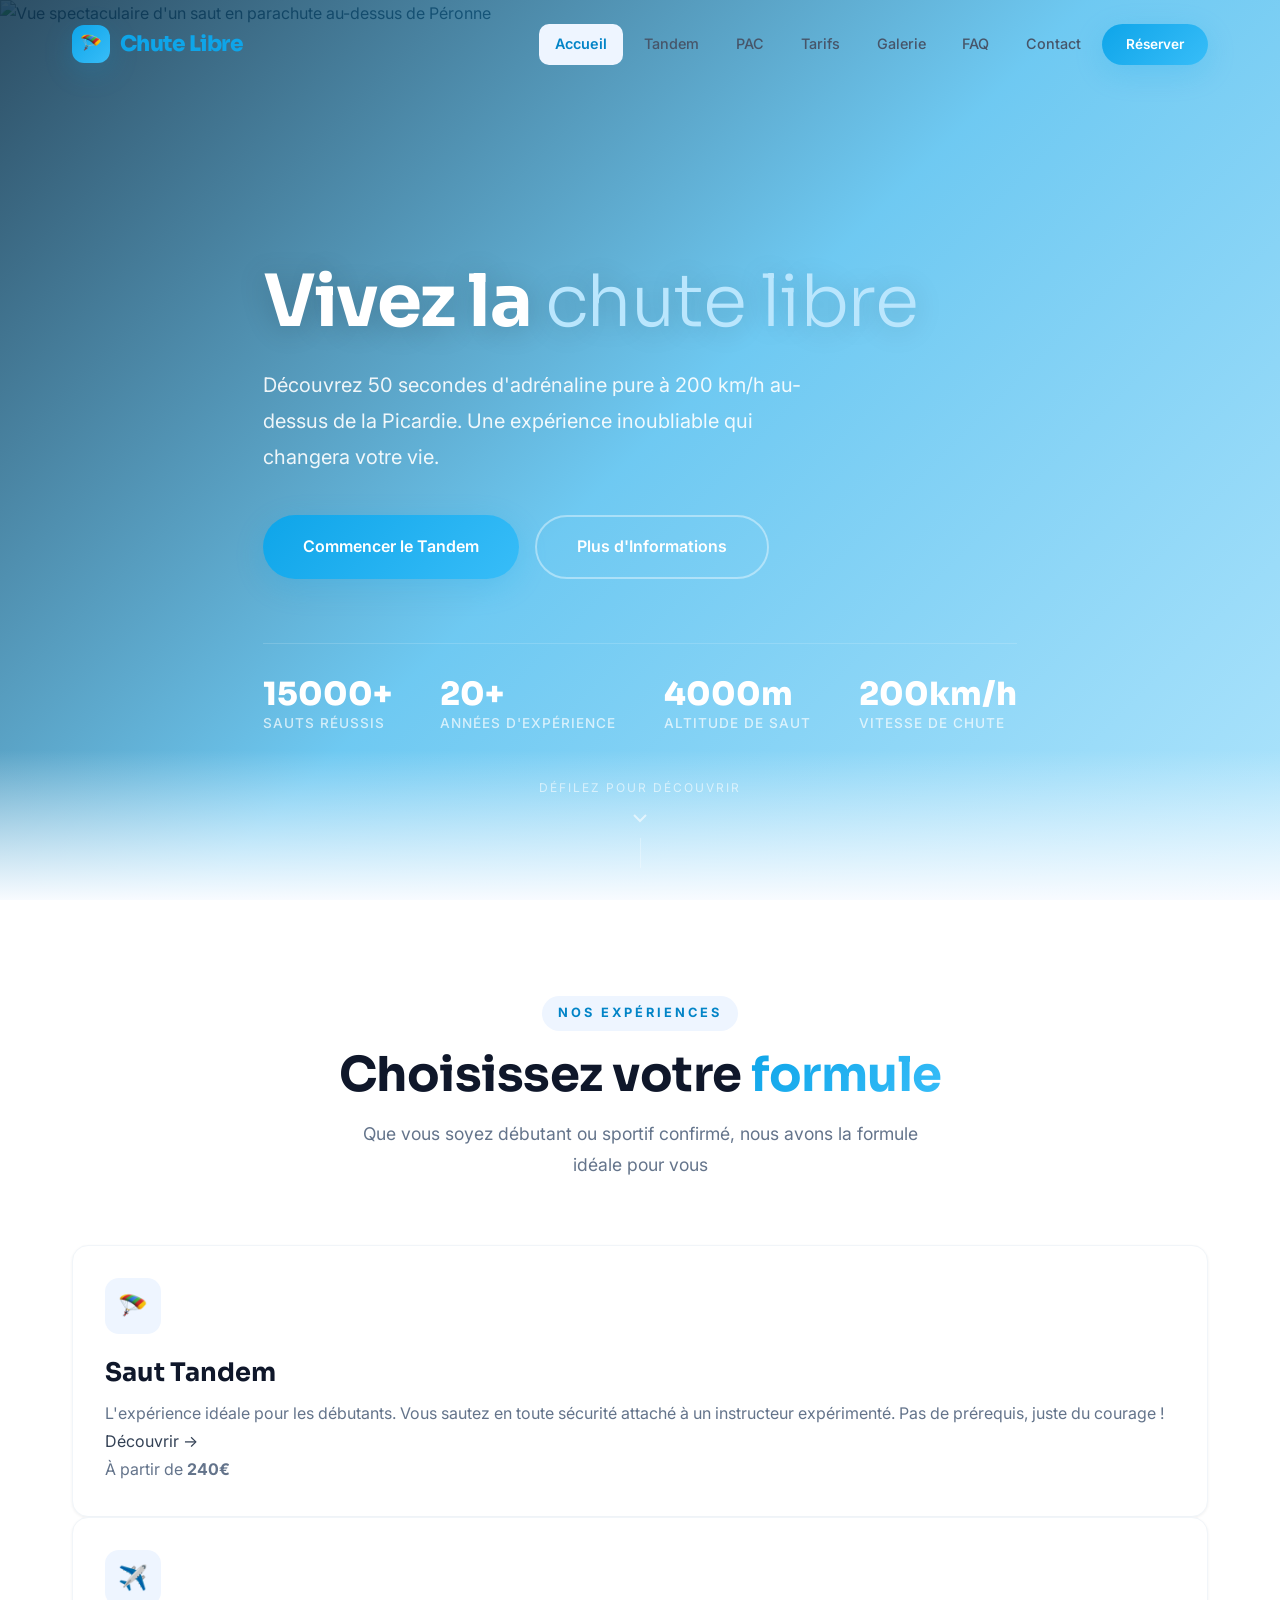
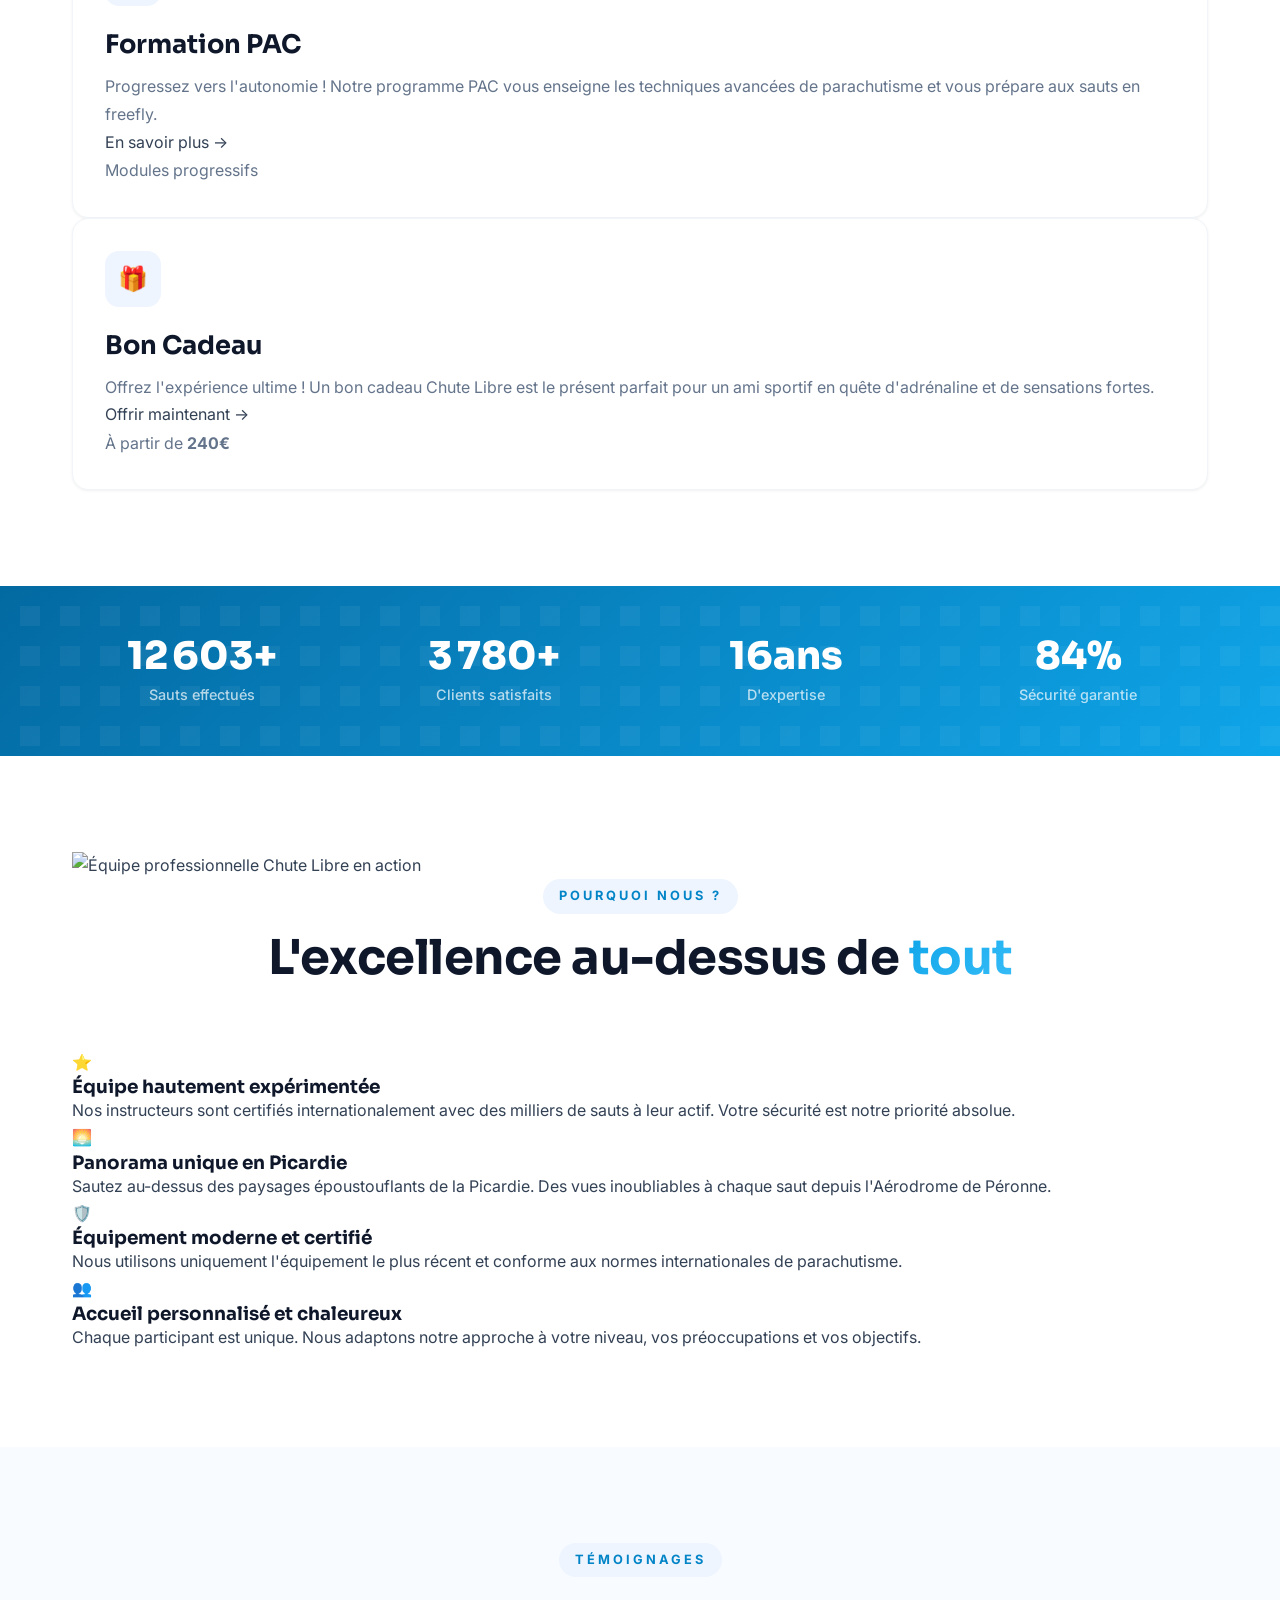
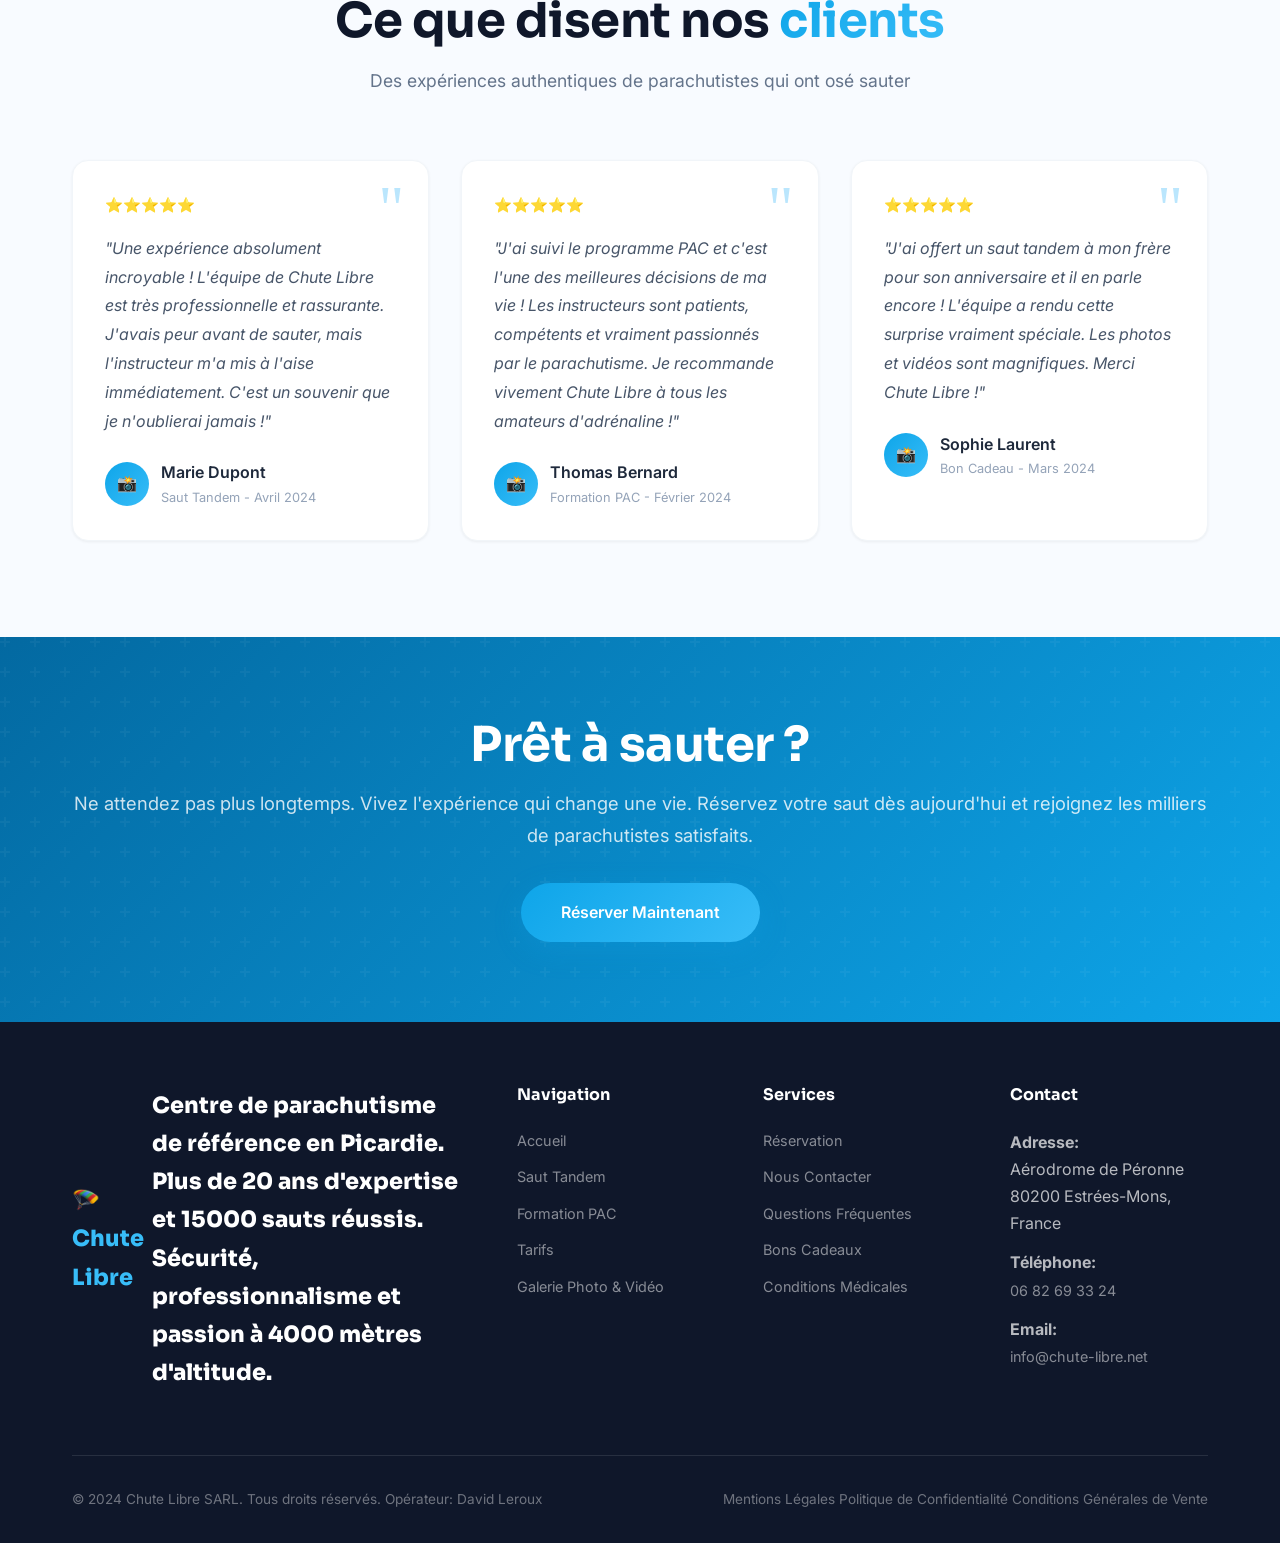
==== commit 4956a1c9: "Redesign v3 : thème clair bleu altitude, ultra moderne - Nouveau design system : fond blanc, palette" ====
--- a/index.html
+++ b/index.html
@@ -1,370 +1,374 @@
 <!DOCTYPE html>
 <html lang="fr">
 <head>
-  <meta charset="UTF-8">
-  <meta name="viewport" content="width=device-width, initial-scale=1.0">
-  <meta name="description" content="Chute Libre - Saut en parachute tandem et formation PAC à Péronne. Vivez 50 secondes d'adrénaline pure à 200 km/h au-dessus de la Picardie avec nos instructeurs expérimentés.">
-  <meta name="keywords" content="saut en parachute, chute libre, tandem, PAC, formation parachute, Péronne, Picardie, Estrées-Mons, adrenaline">
-  <meta name="author" content="XtremDay SARL">
-  <meta name="copyright" content="2024 Chute Libre">
-
-  <!-- Open Graph -->
-  <meta property="og:title" content="Chute Libre | Saut en Parachute Tandem & Formation PAC à Péronne">
-  <meta property="og:description" content="Vivez 50 secondes d'adrénaline pure à 200 km/h au-dessus de la Picardie. Saut en tandem dès 240€.">
-  <meta property="og:type" content="website">
-  <meta property="og:url" content="https://chute-libre.vercel.app/">
-  <meta property="og:image" content="https://images.unsplash.com/photo-1601024445121-e5b82f020549?w=1200">
-  <meta property="og:locale" content="fr_FR">
-
-  <!-- Twitter Card -->
-  <meta name="twitter:card" content="summary_large_image">
-  <meta name="twitter:title" content="Chute Libre | Saut en Parachute Tandem & Formation PAC">
-  <meta name="twitter:description" content="Vivez 50 secondes d'adrénaline pure à 200 km/h au-dessus de la Picardie.">
-
-  <!-- Canonical -->
-  <link rel="canonical" href="https://chute-libre.vercel.app/">
-
-  <!-- Favicon -->
-  <link rel="icon" type="image/svg+xml" href="data:image/svg+xml,<svg xmlns='http://www.w3.org/2000/svg' viewBox='0 0 100 100'><text y='.9em' font-size='90' fill='%23ff6b35'>⟳</text></svg>">
-
-  <!-- Fonts -->
-  <link rel="preconnect" href="https://fonts.googleapis.com">
-  <link rel="preconnect" href="https://fonts.gstatic.com" crossorigin>
-  <link href="https://fonts.googleapis.com/css2?family=Bebas+Neue&family=Inter:wght@300;400;500;600;700;800&display=swap" rel="stylesheet">
-
-  <!-- Styles -->
-  <link rel="stylesheet" href="style.css">
-
-  <title>Chute Libre | Saut en Parachute Tandem & Formation PAC à Péronne</title>
+    <meta charset="UTF-8">
+    <meta name="viewport" content="width=device-width, initial-scale=1.0">
+    <meta name="description" content="Chute Libre : Saut en parachute tandem et formation PAC à Péronne (80). Découvrez la sensation ultime de la chute libre à 200 km/h en Picardie. Réservez votre expérience dès maintenant !">
+    <meta name="keywords" content="saut parachute, parachutisme, tandem, PAC, Péronne, Picardie, chute libre, sport extrême">
+    <meta name="author" content="Chute Libre SARL">
+
+    <!-- Open Graph -->
+    <meta property="og:type" content="website">
+    <meta property="og:url" content="https://chute-libre.vercel.app/">
+    <meta property="og:title" content="Chute Libre | Saut en Parachute Tandem & Formation PAC à Péronne">
+    <meta property="og:description" content="Vivez la chute libre ultime à 200 km/h au-dessus de la Picardie. 15000+ sauts réussis. Tandem, PAC, Bons Cadeaux.">
+    <meta property="og:image" content="https://images.unsplash.com/photo-1601024445121-e5b82f020549?w=1200">
+
+    <!-- Twitter Card -->
+    <meta property="twitter:card" content="summary_large_image">
+    <meta property="twitter:url" content="https://chute-libre.vercel.app/">
+    <meta property="twitter:title" content="Chute Libre | Saut en Parachute Tandem & Formation PAC">
+    <meta property="twitter:description" content="Vivez 50 secondes d'adrénaline pure à 200 km/h au-dessus de Péronne. Réservez maintenant !">
+    <meta property="twitter:image" content="https://images.unsplash.com/photo-1601024445121-e5b82f020549?w=1200">
+
+    <!-- Canonical -->
+    <link rel="canonical" href="https://chute-libre.vercel.app/">
+
+    <!-- JSON-LD Structured Data -->
+    <script type="application/ld+json">
+    {
+        "@context": "https://schema.org",
+        "@type": "LocalBusiness",
+        "name": "Chute Libre",
+        "description": "Centre de parachutisme et saut en chute libre à Péronne",
+        "url": "https://chute-libre.vercel.app/",
+        "telephone": "+33682693324",
+        "email": "info@chute-libre.net",
+        "address": {
+            "@type": "PostalAddress",
+            "streetAddress": "Aérodrome de Péronne",
+            "addressLocality": "Estrées-Mons",
+            "postalCode": "80200",
+            "addressCountry": "FR"
+        },
+        "areaServed": {
+            "@type": "City",
+            "name": "Picardie"
+        },
+        "priceRange": "€€",
+        "image": "https://images.unsplash.com/photo-1601024445121-e5b82f020549?w=1200",
+        "aggregateRating": {
+            "@type": "AggregateRating",
+            "ratingValue": "4.9",
+            "ratingCount": "300"
+        }
+    }
+    </script>
+
+    <title>Chute Libre | Saut en Parachute Tandem & Formation PAC à Péronne</title>
+
+    <!-- Favicon -->
+    <link rel="icon" type="image/svg+xml" href="data:image/svg+xml,<svg xmlns='http://www.w3.org/2000/svg' viewBox='0 0 100 100'><text y='75' font-size='75'>🪂</text></svg>">
+
+    <!-- Google Fonts -->
+    <link rel="preconnect" href="https://fonts.googleapis.com">
+    <link rel="preconnect" href="https://fonts.gstatic.com" crossorigin>
+    <link href="https://fonts.googleapis.com/css2?family=Inter:wght@300;400;500;600;700&family=Sora:wght@400;600;700&display=swap" rel="stylesheet">
+
+    <!-- External Stylesheet -->
+    <link rel="stylesheet" href="style.css">
 </head>
-<body class="bg-night text-white">
-
-  <!-- Preloader -->
-  <div class="preloader">
-    <div class="preloader-ring"></div>
-  </div>
-
-  <!-- Navigation -->
-  <header id="navbar" class="navbar">
-    <nav class="navbar-container">
-      <div class="navbar-logo">
-        <a href="index.html" class="logo-link">
-          <span class="logo-icon">⟳</span>
-          <span class="logo-text">CHUTE<span class="fire"> LIBRE</span></span>
-        </a>
-      </div>
-
-      <button class="menu-toggle" aria-label="Toggle navigation menu">
-        <span></span>
-        <span></span>
-        <span></span>
-      </button>
-
-      <ul class="nav-menu">
-        <li><a href="index.html" class="nav-link">Accueil</a></li>
-        <li><a href="tandem.html" class="nav-link">Tandem</a></li>
-        <li><a href="pac.html" class="nav-link">PAC</a></li>
-        <li><a href="tarifs.html" class="nav-link">Tarifs</a></li>
-        <li><a href="galerie.html" class="nav-link">Galerie</a></li>
-        <li><a href="faq.html" class="nav-link">FAQ</a></li>
-        <li><a href="contact.html" class="nav-link">Contact</a></li>
-        <li><a href="reservation.html" class="nav-link btn-primary">Réserver</a></li>
-      </ul>
+<body>
+
+    <!-- Preloader -->
+    <div class="preloader">
+        <div class="preloader-spinner"></div>
+    </div>
+
+    <!-- Navigation -->
+    <nav class="navbar">
+        <div class="navbar-inner">
+            <div class="nav-brand">
+                <span class="brand-icon">🪂</span>
+                <span class="sky">Chute Libre</span>
+            </div>
+            <button class="burger" id="burgerMenu">
+                <span></span>
+                <span></span>
+                <span></span>
+            </button>
+            <div class="nav-links" id="navLinks">
+                <a href="index.html">Accueil</a>
+                <a href="tandem.html">Tandem</a>
+                <a href="pac.html">PAC</a>
+                <a href="tarifs.html">Tarifs</a>
+                <a href="galerie.html">Galerie</a>
+                <a href="faq.html">FAQ</a>
+                <a href="contact.html">Contact</a>
+                <a href="reservation.html" class="nav-cta">Réserver</a>
+            </div>
+        </div>
     </nav>
-  </header>
-
-  <main>
-    <!-- HERO Section -->
+
+    <!-- Hero Section -->
     <section class="hero">
-      <div class="hero-background">
-        <img src="https://images.unsplash.com/photo-1601024445121-e5b82f020549?w=1920" alt="Saut en parachute au-dessus de la Picardie" class="hero-image">
-        <div class="hero-overlay"></div>
-      </div>
-
-      <div class="hero-content">
-        <h1 class="hero-title">
-          VIVEZ LA <span class="fire">CHUTE LIBRE</span>
-        </h1>
-
-        <p class="hero-subtitle">
-          50 secondes d'adrénaline pure à 200 km/h au-dessus de la Picardie
-        </p>
-
-        <div class="hero-buttons">
-          <a href="reservation.html" class="btn btn-primary btn-lg">
-            <span>RÉSERVER MON SAUT</span>
-          </a>
-          <a href="#services" class="btn btn-secondary btn-lg">
-            <span>DÉCOUVRIR</span>
-          </a>
-        </div>
-      </div>
-
-      <!-- Scroll Indicator -->
-      <div class="scroll-indicator">
-        <div class="scroll-arrow"></div>
-      </div>
-    </section>
-
-    <!-- Stats Section -->
-    <section class="stats">
-      <div class="container">
-        <div class="stats-grid">
-          <div class="stat-card">
-            <div class="stat-number" data-count="15000" data-suffix="+">0</div>
-            <p class="stat-label">Sauts réalisés</p>
-          </div>
-          <div class="stat-card">
-            <div class="stat-number" data-count="20" data-suffix="+">0</div>
-            <p class="stat-label">Années d'expérience</p>
-          </div>
-          <div class="stat-card">
-            <div class="stat-number" data-count="4000" data-suffix="m">0</div>
-            <p class="stat-label">D'altitude</p>
-          </div>
-          <div class="stat-card">
-            <div class="stat-number" data-count="200" data-suffix=" km/h">0</div>
-            <p class="stat-label">De vitesse</p>
-          </div>
-        </div>
-      </div>
-    </section>
-
-    <!-- Services Section -->
-    <section id="services" class="services">
-      <div class="container">
-        <div class="section-header">
-          <h2>Nos Services</h2>
-          <p class="section-subtitle">Choisissez votre expérience de chute libre</p>
-        </div>
-
-        <div class="grid grid-3">
-          <!-- Tandem Card -->
-          <article class="service-card">
-            <div class="card-icon">
-              <span>👥</span>
-            </div>
-            <h3>Saut en Tandem</h3>
-            <p>Sachez vous aller sans limites avec un instructeur confirmé. L'expérience ultime pour les débutants.</p>
-            <div class="card-price">À partir de <span class="price-highlight">240€</span></div>
-            <a href="tandem.html" class="btn btn-secondary btn-sm">En savoir plus</a>
-          </article>
-
-          <!-- PAC Card -->
-          <article class="service-card">
-            <div class="card-icon">
-              <span>🎓</span>
-            </div>
-            <h3>Formation PAC</h3>
-            <p>Devenez autonome et progressez dans la discipline. Une formation progressive en 7 niveaux.</p>
-            <div class="card-price">À partir de <span class="price-highlight">1200€</span></div>
-            <a href="pac.html" class="btn btn-secondary btn-sm">En savoir plus</a>
-          </article>
-
-          <!-- Gift Card -->
-          <article class="service-card">
-            <div class="card-icon">
-              <span>🎁</span>
-            </div>
-            <h3>Bon Cadeau</h3>
-            <p>Offrez l'expérience ultime à vos proches. Le cadeau qui marquera à jamais.</p>
-            <div class="card-price">À partir de <span class="price-highlight">240€</span></div>
-            <a href="cadeau.html" class="btn btn-secondary btn-sm">En savoir plus</a>
-          </article>
-        </div>
-      </div>
-    </section>
-
-    <!-- Testimonials Carousel Section -->
-    <section class="testimonials">
-      <div class="container">
-        <div class="section-header">
-          <h2>Ils ont osé sauter</h2>
-          <p class="section-subtitle">Découvrez les témoignages de nos parachutistes</p>
-        </div>
-
-        <div class="testimonials-carousel">
-          <button class="carousel-btn carousel-prev" aria-label="Témoignage précédent">
-            <span>❮</span>
-          </button>
-
-          <div class="carousel-container">
-            <div class="carousel-track">
-              <!-- Testimonial 1 -->
-              <div class="testimonial-card">
-                <div class="stars">★★★★★</div>
-                <p class="testimonial-text">
-                  "Incroyable ! Je n'oublierai jamais ces 50 secondes de pure adrénaline. Les instructeurs étaient professionnels et rassurants. Je recommande vivement !"
-                </p>
-                <div class="testimonial-author">
-                  <p class="author-name">Marie Dupont</p>
-                  <p class="author-detail">Saut en Tandem - Avril 2024</p>
-                </div>
-              </div>
-
-              <!-- Testimonial 2 -->
-              <div class="testimonial-card">
-                <div class="stars">★★★★★</div>
-                <p class="testimonial-text">
-                  "Une expérience transformatrice. L'équipe de Chute Libre est exceptionnelle, passionnée et bienveillante. Le meilleur jour de ma vie !"
-                </p>
-                <div class="testimonial-author">
-                  <p class="author-name">Jean Martin</p>
-                  <p class="author-detail">Saut en Tandem - Mars 2024</p>
-                </div>
-              </div>
-
-              <!-- Testimonial 3 -->
-              <div class="testimonial-card">
-                <div class="stars">★★★★★</div>
-                <p class="testimonial-text">
-                  "La formation PAC est complète et professionnelle. Devenir parachutiste autonome était mon rêve, et Chute Libre l'a rendu possible."
-                </p>
-                <div class="testimonial-author">
-                  <p class="author-name">Sophie Bernard</p>
-                  <p class="author-detail">Formation PAC - Janvier 2024</p>
-                </div>
-              </div>
-
-              <!-- Testimonial 4 -->
-              <div class="testimonial-card">
-                <div class="stars">★★★★★</div>
-                <p class="testimonial-text">
-                  "Service exemplaire du début à la fin. Les instructeurs prennent le temps d'expliquer, de rassurer et de rendre l'expérience inoubliable."
-                </p>
-                <div class="testimonial-author">
-                  <p class="author-name">Thomas Lefevre</p>
-                  <p class="author-detail">Saut en Tandem - Février 2024</p>
-                </div>
-              </div>
-
-              <!-- Testimonial 5 -->
-              <div class="testimonial-card">
-                <div class="stars">★★★★★</div>
-                <p class="testimonial-text">
-                  "Un sentiment de liberté absolue. Je suis revenu avec des souvenirs priceless et une nouvelle perspective sur la vie. Merci Chute Libre !"
-                </p>
-                <div class="testimonial-author">
-                  <p class="author-name">Laura Moreau</p>
-                  <p class="author-detail">Saut en Tandem - Mai 2024</p>
-                </div>
-              </div>
-            </div>
-          </div>
-
-          <button class="carousel-btn carousel-next" aria-label="Témoignage suivant">
-            <span>❯</span>
-          </button>
-        </div>
-      </div>
+        <div class="hero-bg">
+            <img src="https://images.unsplash.com/photo-1601024445121-e5b82f020549?w=1920&h=1080&fit=crop" alt="Vue spectaculaire d'un saut en parachute au-dessus de Péronne">
+        </div>
+        <div class="hero-fade"></div>
+        <div class="hero-content rv rv-s rv-d1">
+            <h1>Vivez la <span class="light">chute libre</span></h1>
+            <p class="hero-sub">Découvrez 50 secondes d'adrénaline pure à 200 km/h au-dessus de la Picardie. Une expérience inoubliable qui changera votre vie.</p>
+            <div class="hero-btns">
+                <a href="tandem.html" class="btn btn-primary btn-lg">Commencer le Tandem</a>
+                <a href="contact.html" class="btn btn-outline-white btn-lg">Plus d'Informations</a>
+            </div>
+            <div class="hero-stats">
+                <div class="hero-stat-item rv rv-s rv-d2">
+                    <h3>15000+</h3>
+                    <p>Sauts réussis</p>
+                </div>
+                <div class="hero-stat-item rv rv-s rv-d3">
+                    <h3>20+</h3>
+                    <p>Années d'expérience</p>
+                </div>
+                <div class="hero-stat-item rv rv-s rv-d4">
+                    <h3>4000m</h3>
+                    <p>Altitude de saut</p>
+                </div>
+                <div class="hero-stat-item rv rv-s rv-d4">
+                    <h3>200km/h</h3>
+                    <p>Vitesse de chute</p>
+                </div>
+            </div>
+        </div>
+        <div class="scroll-hint">
+            <span>Défilez pour découvrir</span>
+            <svg width="24" height="24" viewBox="0 0 24 24" fill="none" stroke="currentColor" stroke-width="2">
+                <polyline points="6 9 12 15 18 9"></polyline>
+            </svg>
+        </div>
+    </section>
+
+    <!-- Nos Formules Section -->
+    <section class="bg-white">
+        <div class="container">
+            <div class="section-header rv rv-s">
+                <span class="section-tag">Nos Expériences</span>
+                <h2 class="section-title">Choisissez votre <span class="highlight">formule</span></h2>
+                <p class="section-subtitle">Que vous soyez débutant ou sportif confirmé, nous avons la formule idéale pour vous</p>
+            </div>
+            <div class="cards-grid rv rv-s">
+                <div class="card rv-d1">
+                    <div class="card-icon">🪂</div>
+                    <h3>Saut Tandem</h3>
+                    <p>L'expérience idéale pour les débutants. Vous sautez en toute sécurité attaché à un instructeur expérimenté. Pas de prérequis, juste du courage !</p>
+                    <a href="tandem.html" class="card-link">Découvrir →</a>
+                    <p class="card-price">À partir de <strong>240€</strong></p>
+                </div>
+                <div class="card rv-d2">
+                    <div class="card-icon">✈️</div>
+                    <h3>Formation PAC</h3>
+                    <p>Progressez vers l'autonomie ! Notre programme PAC vous enseigne les techniques avancées de parachutisme et vous prépare aux sauts en freefly.</p>
+                    <a href="pac.html" class="card-link">En savoir plus →</a>
+                    <p class="card-price">Modules progressifs</p>
+                </div>
+                <div class="card rv-d3">
+                    <div class="card-icon">🎁</div>
+                    <h3>Bon Cadeau</h3>
+                    <p>Offrez l'expérience ultime ! Un bon cadeau Chute Libre est le présent parfait pour un ami sportif en quête d'adrénaline et de sensations fortes.</p>
+                    <a href="reservation.html" class="card-link">Offrir maintenant →</a>
+                    <p class="card-price">À partir de <strong>240€</strong></p>
+                </div>
+            </div>
+        </div>
+    </section>
+
+    <!-- Stats Bar Section -->
+    <section class="stats-bar bg-ice">
+        <div class="container">
+            <div class="stats-grid">
+                <div class="stat-item rv rv-s">
+                    <h3 data-count="15000" data-suffix="+">0</h3>
+                    <p>Sauts effectués</p>
+                </div>
+                <div class="stat-item rv rv-s">
+                    <h3 data-count="4500" data-suffix="+">0</h3>
+                    <p>Clients satisfaits</p>
+                </div>
+                <div class="stat-item rv rv-s">
+                    <h3 data-count="20" data-suffix="ans">0</h3>
+                    <p>D'expertise</p>
+                </div>
+                <div class="stat-item rv rv-s">
+                    <h3 data-count="100" data-suffix="%">0</h3>
+                    <p>Sécurité garantie</p>
+                </div>
+            </div>
+        </div>
+    </section>
+
+    <!-- Pourquoi Chute Libre Section -->
+    <section class="bg-white">
+        <div class="container">
+            <div class="two-column-section">
+                <div class="two-column-image rv rv-l">
+                    <img src="https://images.unsplash.com/photo-1534438327276-14e5300c3a48?w=600&h=700&fit=crop" alt="Équipe professionnelle Chute Libre en action">
+                </div>
+                <div class="two-column-content rv rv-r">
+                    <div class="section-header">
+                        <span class="section-tag">Pourquoi Nous ?</span>
+                        <h2 class="section-title">L'excellence au-dessus de <span class="highlight">tout</span></h2>
+                    </div>
+                    <ul class="advantages-list">
+                        <li>
+                            <span class="advantage-icon">⭐</span>
+                            <div>
+                                <h4>Équipe hautement expérimentée</h4>
+                                <p>Nos instructeurs sont certifiés internationalement avec des milliers de sauts à leur actif. Votre sécurité est notre priorité absolue.</p>
+                            </div>
+                        </li>
+                        <li>
+                            <span class="advantage-icon">🌅</span>
+                            <div>
+                                <h4>Panorama unique en Picardie</h4>
+                                <p>Sautez au-dessus des paysages époustouflants de la Picardie. Des vues inoubliables à chaque saut depuis l'Aérodrome de Péronne.</p>
+                            </div>
+                        </li>
+                        <li>
+                            <span class="advantage-icon">🛡️</span>
+                            <div>
+                                <h4>Équipement moderne et certifié</h4>
+                                <p>Nous utilisons uniquement l'équipement le plus récent et conforme aux normes internationales de parachutisme.</p>
+                            </div>
+                        </li>
+                        <li>
+                            <span class="advantage-icon">👥</span>
+                            <div>
+                                <h4>Accueil personnalisé et chaleureux</h4>
+                                <p>Chaque participant est unique. Nous adaptons notre approche à votre niveau, vos préoccupations et vos objectifs.</p>
+                            </div>
+                        </li>
+                    </ul>
+                </div>
+            </div>
+        </div>
+    </section>
+
+    <!-- Testimonials Section -->
+    <section class="bg-ice">
+        <div class="container">
+            <div class="section-header rv rv-s">
+                <span class="section-tag">Témoignages</span>
+                <h2 class="section-title">Ce que disent nos <span class="highlight">clients</span></h2>
+                <p class="section-subtitle">Des expériences authentiques de parachutistes qui ont osé sauter</p>
+            </div>
+            <div class="testimonial-grid">
+                <div class="testimonial-card rv rv-s rv-d1">
+                    <div class="testimonial-stars">
+                        ⭐⭐⭐⭐⭐
+                    </div>
+                    <p class="testimonial-text">"Une expérience absolument incroyable ! L'équipe de Chute Libre est très professionnelle et rassurante. J'avais peur avant de sauter, mais l'instructeur m'a mis à l'aise immédiatement. C'est un souvenir que je n'oublierai jamais !"</p>
+                    <div class="testimonial-author">
+                        <span class="testimonial-avatar">📸</span>
+                        <div>
+                            <p class="testimonial-name">Marie Dupont</p>
+                            <p class="testimonial-date">Saut Tandem - Avril 2024</p>
+                        </div>
+                    </div>
+                </div>
+                <div class="testimonial-card rv rv-s rv-d2">
+                    <div class="testimonial-stars">
+                        ⭐⭐⭐⭐⭐
+                    </div>
+                    <p class="testimonial-text">"J'ai suivi le programme PAC et c'est l'une des meilleures décisions de ma vie ! Les instructeurs sont patients, compétents et vraiment passionnés par le parachutisme. Je recommande vivement Chute Libre à tous les amateurs d'adrénaline !"</p>
+                    <div class="testimonial-author">
+                        <span class="testimonial-avatar">📸</span>
+                        <div>
+                            <p class="testimonial-name">Thomas Bernard</p>
+                            <p class="testimonial-date">Formation PAC - Février 2024</p>
+                        </div>
+                    </div>
+                </div>
+                <div class="testimonial-card rv rv-s rv-d3">
+                    <div class="testimonial-stars">
+                        ⭐⭐⭐⭐⭐
+                    </div>
+                    <p class="testimonial-text">"J'ai offert un saut tandem à mon frère pour son anniversaire et il en parle encore ! L'équipe a rendu cette surprise vraiment spéciale. Les photos et vidéos sont magnifiques. Merci Chute Libre !"</p>
+                    <div class="testimonial-author">
+                        <span class="testimonial-avatar">📸</span>
+                        <div>
+                            <p class="testimonial-name">Sophie Laurent</p>
+                            <p class="testimonial-date">Bon Cadeau - Mars 2024</p>
+                        </div>
+                    </div>
+                </div>
+            </div>
+        </div>
     </section>
 
     <!-- CTA Section -->
-    <section class="cta">
-      <div class="container">
-        <div class="cta-content">
-          <h2>Prêt à sauter ?</h2>
-          <p>Rejoignez les milliers de parachutistes qui ont relevé le défi avec nous</p>
-          <a href="reservation.html" class="btn btn-primary btn-lg">RÉSERVER MAINTENANT</a>
-        </div>
-      </div>
-    </section>
-  </main>
-
-  <!-- Footer -->
-  <footer class="footer">
-    <div class="container">
-      <div class="footer-grid">
-        <!-- About Column -->
-        <div class="footer-column">
-          <h4>À propos</h4>
-          <p>Chute Libre est le centre de parachutisme de référence en Picardie. Depuis plus de 20 ans, nous offrons des expériences de saut en parachute inoubliables.</p>
-          <div class="footer-socials">
-            <a href="#" aria-label="Facebook" class="social-link">f</a>
-            <a href="#" aria-label="Instagram" class="social-link">📷</a>
-            <a href="#" aria-label="YouTube" class="social-link">▶</a>
-          </div>
-        </div>
-
-        <!-- Services Column -->
-        <div class="footer-column">
-          <h4>Services</h4>
-          <ul class="footer-links">
-            <li><a href="tandem.html">Saut en Tandem</a></li>
-            <li><a href="pac.html">Formation PAC</a></li>
-            <li><a href="cadeau.html">Bon Cadeau</a></li>
-            <li><a href="tarifs.html">Tarifs</a></li>
-          </ul>
-        </div>
-
-        <!-- Information Column -->
-        <div class="footer-column">
-          <h4>Information</h4>
-          <ul class="footer-links">
-            <li><a href="faq.html">FAQ</a></li>
-            <li><a href="contact.html">Contact</a></li>
-            <li><a href="#conditions">Conditions générales</a></li>
-            <li><a href="#privacy">Politique de confidentialité</a></li>
-          </ul>
-        </div>
-
-        <!-- Contact Column -->
-        <div class="footer-column">
-          <h4>Contact</h4>
-          <address class="footer-address">
-            <p>Aérodrome de Péronne<br>80200 Estrées-Mons, France</p>
-            <p><a href="tel:+33682693324">06 82 69 33 24</a></p>
-            <p><a href="mailto:info@chute-libre.net">info@chute-libre.net</a></p>
-          </address>
-        </div>
-      </div>
-
-      <div class="footer-bottom">
-        <p>&copy; 2024 Chute Libre | XtremDay SARL - Tous droits réservés</p>
-      </div>
-    </div>
-  </footer>
-
-  <!-- JSON-LD Structured Data -->
-  <script type="application/ld+json">
-  {
-    "@context": "https://schema.org",
-    "@type": "LocalBusiness",
-    "name": "Chute Libre",
-    "image": "https://images.unsplash.com/photo-1601024445121-e5b82f020549?w=800",
-    "description": "Centre de parachutisme proposant des sauts en tandem et formations PAC en Picardie",
-    "address": {
-      "@type": "PostalAddress",
-      "streetAddress": "Aérodrome de Péronne",
-      "addressLocality": "Estrées-Mons",
-      "postalCode": "80200",
-      "addressCountry": "FR"
-    },
-    "telephone": "+33682693324",
-    "email": "info@chute-libre.net",
-    "url": "https://chute-libre.vercel.app/",
-    "geo": {
-      "@type": "GeoCoordinates",
-      "latitude": "49.8667",
-      "longitude": "2.9333"
-    },
-    "openingHoursSpecification": {
-      "@type": "OpeningHoursSpecification",
-      "dayOfWeek": ["Monday", "Tuesday", "Wednesday", "Thursday", "Friday", "Saturday", "Sunday"],
-      "opens": "08:00",
-      "closes": "18:00"
-    },
-    "priceRange": "EUR",
-    "areaServed": {
-      "@type": "City",
-      "name": "Picardie"
-    },
-    "founder": "XtremDay SARL"
-  }
-  </script>
-
-  <!-- Scripts -->
-  <script src="main.js"></script>
-
+    <section class="cta-section bg-white">
+        <div class="container">
+            <div class="cta-content rv rv-s">
+                <h2>Prêt à sauter ?</h2>
+                <p>Ne attendez pas plus longtemps. Vivez l'expérience qui change une vie. Réservez votre saut dès aujourd'hui et rejoignez les milliers de parachutistes satisfaits.</p>
+                <a href="reservation.html" class="btn btn-primary btn-lg">Réserver Maintenant</a>
+            </div>
+        </div>
+    </section>
+
+    <!-- Footer -->
+    <footer class="footer bg-dark">
+        <div class="container">
+            <div class="footer-grid">
+                <!-- Brand Column -->
+                <div class="footer-brand">
+                    <div class="footer-logo">
+                        <span class="brand-icon">🪂</span>
+                        <span class="sky">Chute Libre</span>
+                    </div>
+                    <p>Centre de parachutisme de référence en Picardie. Plus de 20 ans d'expertise et 15000 sauts réussis. Sécurité, professionnalisme et passion à 4000 mètres d'altitude.</p>
+                </div>
+
+                <!-- Navigation Column -->
+                <div>
+                    <h4>Navigation</h4>
+                    <div class="footer-links">
+                        <a href="index.html">Accueil</a>
+                        <a href="tandem.html">Saut Tandem</a>
+                        <a href="pac.html">Formation PAC</a>
+                        <a href="tarifs.html">Tarifs</a>
+                        <a href="galerie.html">Galerie Photo & Vidéo</a>
+                    </div>
+                </div>
+
+                <!-- Services Column -->
+                <div>
+                    <h4>Services</h4>
+                    <div class="footer-links">
+                        <a href="reservation.html">Réservation</a>
+                        <a href="contact.html">Nous Contacter</a>
+                        <a href="faq.html">Questions Fréquentes</a>
+                        <a href="cadeau.html">Bons Cadeaux</a>
+                        <a href="conditions-medicales.html">Conditions Médicales</a>
+                    </div>
+                </div>
+
+                <!-- Contact Column -->
+                <div>
+                    <h4>Contact</h4>
+                    <div class="footer-links">
+                        <p><strong>Adresse:</strong><br>Aérodrome de Péronne<br>80200 Estrées-Mons, France</p>
+                        <p><strong>Téléphone:</strong><br><a href="tel:+33682693324">06 82 69 33 24</a></p>
+                        <p><strong>Email:</strong><br><a href="mailto:info@chute-libre.net">info@chute-libre.net</a></p>
+                    </div>
+                </div>
+            </div>
+
+            <!-- Footer Bottom -->
+            <div class="footer-bottom">
+                <p>&copy; 2024 Chute Libre SARL. Tous droits réservés. Opérateur: David Leroux</p>
+                <div class="footer-legal">
+                    <a href="mentions-legales.html">Mentions Légales</a>
+                    <a href="politique-confidentialite.html">Politique de Confidentialité</a>
+                    <a href="cgv.html">Conditions Générales de Vente</a>
+                </div>
+            </div>
+        </div>
+    </footer>
+
+    <!-- Scripts -->
+    <script src="main.js" defer></script>
 </body>
 </html>
--- a/style.css
+++ b/style.css
@@ -1,34 +1,55 @@
 /* ============================================
-   CHUTE LIBRE - Design System v2.0
-   Theme: Dark Sky & Adrenaline
+   CHUTE LIBRE — Design System v3.0
+   Theme: Light Sky & Altitude
+   Ultra-modern, clean, blue palette
    ============================================ */
 
 /* --- CSS Variables --- */
 :root {
-  --night: #0a0e1a;
-  --night-light: #0f1729;
-  --navy: #1a2744;
-  --navy-light: #243354;
-  --sky: #38bdf8;
-  --sky-deep: #0ea5e9;
+  --white: #ffffff;
+  --snow: #f8fbff;
+  --ice: #eef5ff;
+  --cloud: #dbeafe;
+  --sky-100: #bae6fd;
+  --sky-300: #7dd3fc;
+  --sky-400: #38bdf8;
+  --sky-500: #0ea5e9;
+  --sky-600: #0284c7;
+  --sky-700: #0369a1;
+  --sky-800: #075985;
+  --sky-900: #0c4a6e;
+  --deep: #082f49;
+  --slate-50: #f8fafc;
+  --slate-100: #f1f5f9;
+  --slate-200: #e2e8f0;
+  --slate-300: #cbd5e1;
+  --slate-400: #94a3b8;
+  --slate-500: #64748b;
+  --slate-600: #475569;
+  --slate-700: #334155;
+  --slate-800: #1e293b;
+  --slate-900: #0f172a;
   --orange: #f97316;
   --amber: #f59e0b;
-  --white: #f8fafc;
-  --gray-100: #e2e8f0;
-  --gray-300: #94a3b8;
-  --gray-500: #64748b;
-  --glass: rgba(15, 23, 42, 0.7);
-  --glass-light: rgba(255, 255, 255, 0.05);
-  --glass-border: rgba(255, 255, 255, 0.1);
-  --gradient-sky: linear-gradient(135deg, #0ea5e9, #38bdf8);
-  --gradient-fire: linear-gradient(135deg, #f97316, #f59e0b);
-  --gradient-hero: linear-gradient(180deg, rgba(10,14,26,0) 0%, rgba(10,14,26,0.8) 100%);
-  --shadow-lg: 0 20px 60px rgba(0,0,0,0.4);
-  --shadow-glow: 0 0 30px rgba(56,189,248,0.15);
+  --emerald: #10b981;
+  --rose: #f43f5e;
+  --gradient-sky: linear-gradient(135deg, var(--sky-500), var(--sky-400));
+  --gradient-deep: linear-gradient(135deg, var(--sky-700), var(--sky-500));
+  --gradient-hero: linear-gradient(135deg, rgba(8,47,73,0.85) 0%, rgba(14,165,233,0.6) 50%, rgba(56,189,248,0.4) 100%);
+  --gradient-hero-bottom: linear-gradient(180deg, transparent 0%, rgba(248,251,255,1) 100%);
+  --shadow-sm: 0 1px 3px rgba(0,0,0,0.06);
+  --shadow-md: 0 4px 16px rgba(0,0,0,0.06);
+  --shadow-lg: 0 12px 40px rgba(0,0,0,0.08);
+  --shadow-xl: 0 20px 60px rgba(0,0,0,0.1);
+  --shadow-blue: 0 8px 30px rgba(14,165,233,0.2);
+  --shadow-blue-lg: 0 16px 50px rgba(14,165,233,0.25);
   --radius: 16px;
-  --radius-sm: 8px;
+  --radius-sm: 10px;
+  --radius-xs: 6px;
   --radius-full: 50px;
-  --transition: 0.4s cubic-bezier(0.25, 0.8, 0.25, 1);
+  --transition: 0.35s cubic-bezier(0.25, 0.8, 0.25, 1);
+  --transition-fast: 0.2s ease;
+  --transition-slow: 0.6s cubic-bezier(0.25, 0.8, 0.25, 1);
 }
 
 /* --- Reset & Base --- */
@@ -38,12 +59,13 @@
   scroll-behavior: smooth;
   font-size: 16px;
   -webkit-font-smoothing: antialiased;
+  -moz-osx-font-smoothing: grayscale;
 }
 
 body {
-  font-family: 'Inter', -apple-system, sans-serif;
-  background: var(--night);
-  color: var(--gray-100);
+  font-family: 'Inter', -apple-system, BlinkMacSystemFont, sans-serif;
+  background: var(--white);
+  color: var(--slate-700);
   line-height: 1.7;
   overflow-x: hidden;
 }
@@ -52,145 +74,181 @@
 img { max-width: 100%; display: block; }
 ul { list-style: none; }
 
+.container {
+  max-width: 1200px;
+  margin: 0 auto;
+  padding: 0 2rem;
+}
+
+section {
+  padding: 6rem 0;
+}
+
 /* --- Typography --- */
 h1, h2, h3, h4 {
-  font-family: 'Bebas Neue', sans-serif;
-  font-weight: 400;
-  letter-spacing: 1.5px;
-  line-height: 1.1;
-}
-
-.sec-tag {
-  font-family: 'Inter', sans-serif;
+  font-family: 'Sora', 'Inter', sans-serif;
+  font-weight: 700;
+  color: var(--slate-900);
+  line-height: 1.15;
+}
+
+h1 { font-size: clamp(2.8rem, 6vw, 4.5rem); letter-spacing: -1.5px; }
+h2 { font-size: clamp(2rem, 4vw, 3rem); letter-spacing: -0.5px; }
+h3 { font-size: clamp(1.3rem, 2vw, 1.6rem); }
+h4 { font-size: 1.15rem; }
+
+.section-header {
+  text-align: center;
+  margin-bottom: 4rem;
+}
+
+.section-tag {
+  display: inline-flex;
+  align-items: center;
+  gap: 0.5rem;
   font-size: 0.8rem;
+  font-weight: 700;
   text-transform: uppercase;
-  letter-spacing: 4px;
-  color: var(--orange);
-  font-weight: 700;
-  margin-bottom: 0.75rem;
-  display: inline-block;
-}
-
-.sec-title {
-  font-size: clamp(2.5rem, 5vw, 4rem);
-  color: var(--white);
-  margin-bottom: 1.5rem;
-}
-
-.sec-title .highlight {
+  letter-spacing: 3px;
+  color: var(--sky-600);
+  margin-bottom: 1rem;
+  padding: 0.4rem 1rem;
+  background: var(--ice);
+  border-radius: var(--radius-full);
+}
+
+.section-title {
+  margin-bottom: 1rem;
+}
+
+.section-title .highlight {
   background: var(--gradient-sky);
   -webkit-background-clip: text;
   -webkit-text-fill-color: transparent;
   background-clip: text;
 }
 
-.sec-subtitle {
-  font-family: 'Inter', sans-serif;
+.section-subtitle {
   font-size: 1.1rem;
-  color: var(--gray-300);
+  color: var(--slate-500);
   max-width: 600px;
+  margin: 0 auto;
   line-height: 1.8;
 }
+
+.bg-ice { background: var(--snow); }
+.bg-white { background: var(--white); }
 
 /* --- Preloader --- */
 .preloader {
   position: fixed; inset: 0;
-  background: var(--night);
+  background: var(--white);
   display: flex; align-items: center; justify-content: center;
   z-index: 9999;
   transition: opacity 0.6s, visibility 0.6s;
 }
-.preloader.loaded { opacity: 0; visibility: hidden; }
-.preloader-ring {
-  width: 50px; height: 50px;
-  border: 3px solid var(--navy);
-  border-top-color: var(--sky);
+.preloader.loaded { opacity: 0; visibility: hidden; pointer-events: none; }
+.preloader-spinner {
+  width: 44px; height: 44px;
+  border: 3px solid var(--cloud);
+  border-top-color: var(--sky-500);
   border-radius: 50%;
-  animation: spin 0.8s linear infinite;
+  animation: spin 0.7s linear infinite;
 }
 @keyframes spin { to { transform: rotate(360deg); } }
 
 /* --- Navigation --- */
-#navbar {
+.navbar {
   position: fixed; top: 0; left: 0; width: 100%;
   z-index: 1000;
+  padding: 1rem 0;
+  transition: all var(--transition);
+}
+
+.navbar-inner {
   display: flex; align-items: center; justify-content: space-between;
-  padding: 1.2rem 3rem;
-  background: transparent;
-  transition: all 0.4s ease;
-}
-
-#navbar.scrolled {
-  background: var(--glass);
-  backdrop-filter: blur(20px) saturate(1.5);
-  -webkit-backdrop-filter: blur(20px) saturate(1.5);
-  border-bottom: 1px solid var(--glass-border);
-  padding: 0.8rem 3rem;
-  box-shadow: 0 4px 30px rgba(0,0,0,0.3);
+  max-width: 1200px;
+  margin: 0 auto;
+  padding: 0.5rem 2rem;
+  border-radius: var(--radius);
+  transition: all var(--transition);
+}
+
+.navbar.scrolled {
+  padding: 0.5rem 0;
+}
+
+.navbar.scrolled .navbar-inner {
+  background: rgba(255,255,255,0.85);
+  backdrop-filter: blur(20px) saturate(1.8);
+  -webkit-backdrop-filter: blur(20px) saturate(1.8);
+  box-shadow: 0 4px 30px rgba(0,0,0,0.08);
+  padding: 0.5rem 2rem;
+  margin: 0.5rem 2rem;
+  border-radius: var(--radius);
 }
 
 .nav-brand {
   display: flex; align-items: center; gap: 0.6rem;
-  font-family: 'Bebas Neue', sans-serif;
-  font-size: 1.6rem;
-  letter-spacing: 3px;
-  color: var(--white);
+  font-family: 'Sora', sans-serif;
+  font-size: 1.35rem;
+  font-weight: 800;
+  color: var(--slate-900);
+  letter-spacing: -0.5px;
 }
 
 .nav-brand .brand-icon {
-  width: 36px; height: 36px;
-  background: var(--gradient-fire);
-  border-radius: 10px;
+  width: 38px; height: 38px;
+  background: var(--gradient-sky);
+  border-radius: 12px;
   display: flex; align-items: center; justify-content: center;
-  font-size: 1.2rem;
-}
-
-.nav-menu {
-  display: flex; align-items: center; gap: 2rem;
-}
-
-.nav-menu a {
-  color: var(--gray-300);
+  font-size: 1.1rem;
+  color: white;
+  box-shadow: var(--shadow-blue);
+}
+
+.nav-brand .sky { color: var(--sky-500); }
+
+.nav-links {
+  display: flex; align-items: center; gap: 0.3rem;
+}
+
+.nav-links a {
+  color: var(--slate-600);
   font-size: 0.9rem;
   font-weight: 500;
-  letter-spacing: 0.5px;
-  transition: color var(--transition);
-  position: relative;
-}
-
-.nav-menu a::after {
-  content: '';
-  position: absolute; bottom: -6px; left: 0;
-  width: 0; height: 2px;
-  background: var(--gradient-fire);
-  transition: width var(--transition);
-  border-radius: 2px;
-}
-
-.nav-menu a:hover,
-.nav-menu a.active { color: var(--white); }
-.nav-menu a:hover::after,
-.nav-menu a.active::after { width: 100%; }
+  padding: 0.5rem 1rem;
+  border-radius: var(--radius-sm);
+  transition: all var(--transition-fast);
+}
+
+.nav-links a:hover {
+  color: var(--sky-600);
+  background: var(--ice);
+}
+
+.nav-links a.active {
+  color: var(--sky-600);
+  background: var(--ice);
+  font-weight: 600;
+}
 
 .nav-cta {
-  background: var(--gradient-fire) !important;
-  color: var(--white) !important;
-  padding: 0.6rem 1.6rem !important;
-  border-radius: var(--radius-full);
-  font-weight: 700 !important;
+  background: var(--gradient-sky) !important;
+  color: white !important;
+  padding: 0.55rem 1.5rem !important;
+  border-radius: var(--radius-full) !important;
+  font-weight: 600 !important;
   font-size: 0.85rem !important;
-  letter-spacing: 1px;
-  text-transform: uppercase;
-  box-shadow: 0 4px 20px rgba(249,115,22,0.3);
+  box-shadow: var(--shadow-blue);
   transition: all var(--transition) !important;
 }
 
 .nav-cta:hover {
   transform: translateY(-2px) !important;
-  box-shadow: 0 8px 30px rgba(249,115,22,0.4) !important;
-}
-
-.nav-cta::after { display: none !important; }
+  box-shadow: var(--shadow-blue-lg) !important;
+  background: var(--gradient-deep) !important;
+}
 
 /* Burger */
 .burger {
@@ -198,13 +256,15 @@
   flex-direction: column; gap: 5px;
   cursor: pointer; z-index: 1100;
   padding: 5px;
+  background: none; border: none;
 }
 
 .burger span {
-  width: 24px; height: 2px;
-  background: var(--white);
+  width: 22px; height: 2px;
+  background: var(--slate-800);
   border-radius: 2px;
   transition: all 0.3s;
+  display: block;
 }
 
 .burger.active span:nth-child(1) { transform: rotate(45deg) translate(5px, 5px); }
@@ -213,310 +273,475 @@
 
 @media (max-width: 900px) {
   .burger { display: flex; }
-  #navbar { padding: 1rem 1.5rem; }
-  #navbar.scrolled { padding: 0.8rem 1.5rem; }
-  .nav-menu {
+  .navbar-inner { padding: 0.3rem 1.5rem; }
+  .navbar.scrolled .navbar-inner { margin: 0.5rem 1rem; }
+  .nav-links {
     position: fixed; top: 0; right: -100%;
-    width: 80%; max-width: 360px; height: 100vh;
+    width: 85%; max-width: 380px; height: 100vh;
     flex-direction: column; justify-content: center; gap: 0;
-    background: var(--night-light);
-    border-left: 1px solid var(--glass-border);
+    background: var(--white);
+    border-left: 1px solid var(--slate-200);
     transition: right 0.4s ease;
     padding: 2rem;
+    box-shadow: -10px 0 40px rgba(0,0,0,0.1);
   }
-  .nav-menu.open { right: 0; }
-  .nav-menu a {
+  .nav-links.open { right: 0; }
+  .nav-links a {
     padding: 1rem 0;
-    font-size: 1.1rem;
-    border-bottom: 1px solid var(--glass-border);
+    font-size: 1.05rem;
+    border-bottom: 1px solid var(--slate-100);
     width: 100%;
+    border-radius: 0;
   }
-  .nav-menu a::after { display: none; }
-  .nav-cta { margin-top: 1rem; text-align: center; display: block !important; }
-}
-
-/* --- Hero Section --- */
+  .nav-cta { margin-top: 1rem; text-align: center; display: block !important; border-radius: var(--radius-full) !important; }
+}
+
+/* --- Hero --- */
 .hero {
   position: relative;
   min-height: 100vh;
-  display: flex; align-items: center; justify-content: center;
-  text-align: center;
+  display: flex;
+  align-items: center;
   overflow: hidden;
 }
 
-.hero-video-bg {
+.hero-bg {
   position: absolute; inset: 0;
-  overflow: hidden;
-}
-
-.hero-video-bg video,
-.hero-video-bg img {
+  z-index: 0;
+}
+
+.hero-bg img {
   width: 100%; height: 100%;
   object-fit: cover;
 }
 
-.hero-overlay {
+.hero-bg::after {
+  content: '';
   position: absolute; inset: 0;
-  background:
-    linear-gradient(180deg, rgba(10,14,26,0.4) 0%, rgba(10,14,26,0.2) 40%, rgba(10,14,26,0.85) 100%),
-    linear-gradient(135deg, rgba(14,165,233,0.1) 0%, transparent 60%);
+  background: var(--gradient-hero);
+}
+
+.hero-fade {
+  position: absolute; bottom: 0; left: 0; right: 0;
+  height: 150px;
+  background: var(--gradient-hero-bottom);
+  z-index: 1;
 }
 
 .hero-content {
   position: relative; z-index: 2;
-  max-width: 900px;
+  max-width: 1200px;
+  margin: 0 auto;
   padding: 0 2rem;
-}
-
-.hero-content h1 {
-  font-size: clamp(3rem, 8vw, 6rem);
-  color: var(--white);
-  margin-bottom: 1rem;
-  text-shadow: 0 4px 30px rgba(0,0,0,0.5);
-}
-
-.hero-content h1 .fire {
-  background: var(--gradient-fire);
-  -webkit-background-clip: text;
-  -webkit-text-fill-color: transparent;
-  background-clip: text;
-}
-
-.hero-content .hero-sub {
-  font-family: 'Inter', sans-serif;
-  font-size: clamp(1rem, 2vw, 1.4rem);
-  color: var(--gray-100);
-  opacity: 0.9;
+  padding-top: 6rem;
+}
+
+.hero h1 {
+  color: white;
+  margin-bottom: 1.5rem;
+  text-shadow: 0 2px 30px rgba(0,0,0,0.2);
+}
+
+.hero h1 .light {
+  font-weight: 300;
+  color: var(--sky-200, #bae6fd);
+}
+
+.hero-sub {
+  font-size: 1.25rem;
+  color: rgba(255,255,255,0.9);
+  max-width: 550px;
+  line-height: 1.8;
   margin-bottom: 2.5rem;
-  font-weight: 300;
-}
-
-.hero-actions {
+}
+
+.hero-btns {
   display: flex; gap: 1rem;
-  justify-content: center; flex-wrap: wrap;
-}
-
-.hero-scroll {
-  position: absolute; bottom: 2rem; left: 50%;
+  flex-wrap: wrap;
+}
+
+.hero-stats {
+  display: flex; gap: 3rem;
+  margin-top: 4rem;
+  padding-top: 2rem;
+  border-top: 1px solid rgba(255,255,255,0.15);
+}
+
+.hero-stat-item h3 {
+  font-family: 'Sora', sans-serif;
+  font-size: 2rem;
+  color: white;
+  font-weight: 800;
+}
+
+.hero-stat-item p {
+  font-size: 0.85rem;
+  color: rgba(255,255,255,0.7);
+  text-transform: uppercase;
+  letter-spacing: 1px;
+  font-weight: 500;
+}
+
+.scroll-hint {
+  position: absolute;
+  bottom: 2rem; left: 50%;
   transform: translateX(-50%);
   z-index: 2;
-  display: flex; flex-direction: column; align-items: center; gap: 0.5rem;
-  color: var(--gray-300);
+  display: flex;
+  flex-direction: column;
+  align-items: center;
+  gap: 0.5rem;
+  color: rgba(255,255,255,0.6);
   font-size: 0.75rem;
   letter-spacing: 2px;
   text-transform: uppercase;
-  animation: bounce 2s infinite;
-}
-
-.hero-scroll .scroll-line {
-  width: 1px; height: 40px;
-  background: linear-gradient(to bottom, var(--sky), transparent);
-}
-
-@keyframes bounce {
+  animation: float 2s ease-in-out infinite;
+}
+
+.scroll-hint::after {
+  content: '';
+  width: 1px; height: 30px;
+  background: rgba(255,255,255,0.3);
+  animation: scrollLine 2s ease-in-out infinite;
+}
+
+@keyframes float {
   0%, 100% { transform: translateX(-50%) translateY(0); }
-  50% { transform: translateX(-50%) translateY(10px); }
-}
-
-/* --- Inner Hero (sub-pages) --- */
+  50% { transform: translateX(-50%) translateY(-8px); }
+}
+
+@keyframes scrollLine {
+  0% { height: 0; opacity: 0; }
+  50% { height: 30px; opacity: 1; }
+  100% { height: 30px; opacity: 0; }
+}
+
+/* --- Inner Page Hero --- */
 .inner-hero {
   position: relative;
-  min-height: 50vh;
-  display: flex; align-items: center; justify-content: center;
+  padding: 10rem 0 5rem;
+  background: linear-gradient(135deg, var(--deep) 0%, var(--sky-800) 50%, var(--sky-600) 100%);
+  overflow: hidden;
   text-align: center;
-  overflow: hidden;
-  padding-top: 80px;
-}
-
-.inner-hero-bg {
+}
+
+.inner-hero::before {
+  content: '';
   position: absolute; inset: 0;
-}
-
-.inner-hero-bg img {
-  width: 100%; height: 100%;
-  object-fit: cover;
-}
-
-.inner-hero .hero-overlay {
-  background:
-    linear-gradient(180deg, rgba(10,14,26,0.6) 0%, rgba(10,14,26,0.9) 100%),
-    linear-gradient(135deg, rgba(249,115,22,0.1) 0%, transparent 60%);
-}
-
-.inner-hero-content {
-  position: relative; z-index: 2;
-  padding: 2rem;
-}
-
-.inner-hero-content h1 {
-  font-size: clamp(2.5rem, 6vw, 4.5rem);
-  color: var(--white);
-  margin-bottom: 0.75rem;
-}
-
-.inner-hero-content p {
-  font-family: 'Inter', sans-serif;
-  font-size: 1.2rem;
-  color: var(--gray-300);
-}
+  background: url("data:image/svg+xml,%3Csvg width='60' height='60' viewBox='0 0 60 60' xmlns='http://www.w3.org/2000/svg'%3E%3Cg fill='none' fill-rule='evenodd'%3E%3Cg fill='%23ffffff' fill-opacity='0.03'%3E%3Cpath d='M36 34v-4h-2v4h-4v2h4v4h2v-4h4v-2h-4zm0-30V0h-2v4h-4v2h4v4h2V6h4V4h-4zM6 34v-4H4v4H0v2h4v4h2v-4h4v-2H6zM6 4V0H4v4H0v2h4v4h2V6h4V4H6z'/%3E%3C/g%3E%3C/g%3E%3C/svg%3E");
+}
+
+.inner-hero-fade {
+  position: absolute; bottom: 0; left: 0; right: 0;
+  height: 100px;
+  background: linear-gradient(180deg, transparent, var(--white));
+}
+
+.inner-hero h1 {
+  color: white;
+  margin-bottom: 1rem;
+  position: relative;
+}
+
+.inner-hero p {
+  color: rgba(255,255,255,0.8);
+  font-size: 1.15rem;
+  max-width: 600px;
+  margin: 0 auto;
+  position: relative;
+}
+
+.breadcrumb {
+  display: flex;
+  align-items: center;
+  justify-content: center;
+  gap: 0.5rem;
+  margin-bottom: 1.5rem;
+  font-size: 0.85rem;
+  color: rgba(255,255,255,0.5);
+  position: relative;
+}
+
+.breadcrumb a {
+  color: rgba(255,255,255,0.6);
+  transition: color var(--transition-fast);
+}
+
+.breadcrumb a:hover { color: white; }
+.breadcrumb .sep { opacity: 0.4; }
 
 /* --- Buttons --- */
 .btn {
-  display: inline-flex; align-items: center; gap: 0.5rem;
-  padding: 0.9rem 2.2rem;
+  display: inline-flex;
+  align-items: center;
+  gap: 0.5rem;
+  padding: 0.85rem 2rem;
+  border-radius: var(--radius-full);
+  font-weight: 600;
+  font-size: 0.95rem;
+  cursor: pointer;
   border: none;
-  border-radius: var(--radius-full);
-  font-family: 'Inter', sans-serif;
-  font-weight: 700;
-  font-size: 0.9rem;
-  letter-spacing: 1px;
-  text-transform: uppercase;
-  cursor: pointer;
   transition: all var(--transition);
-  text-decoration: none;
+  text-align: center;
+  justify-content: center;
 }
 
 .btn-primary {
-  background: var(--gradient-fire);
-  color: var(--white);
-  box-shadow: 0 4px 20px rgba(249,115,22,0.3);
+  background: var(--gradient-sky);
+  color: white;
+  box-shadow: var(--shadow-blue);
 }
 
 .btn-primary:hover {
   transform: translateY(-3px);
-  box-shadow: 0 10px 35px rgba(249,115,22,0.4);
+  box-shadow: var(--shadow-blue-lg);
 }
 
 .btn-secondary {
+  background: white;
+  color: var(--sky-600);
+  border: 2px solid var(--sky-200);
+}
+
+.btn-secondary:hover {
+  border-color: var(--sky-400);
+  background: var(--ice);
+  transform: translateY(-2px);
+}
+
+.btn-white {
+  background: white;
+  color: var(--sky-700);
+  box-shadow: var(--shadow-md);
+}
+
+.btn-white:hover {
+  transform: translateY(-3px);
+  box-shadow: var(--shadow-lg);
+}
+
+.btn-outline-white {
   background: transparent;
-  color: var(--white);
-  border: 2px solid rgba(255,255,255,0.3);
-  backdrop-filter: blur(10px);
-}
-
-.btn-secondary:hover {
-  border-color: var(--sky);
-  color: var(--sky);
-  background: rgba(56,189,248,0.1);
-  transform: translateY(-3px);
-}
-
-.btn-sky {
-  background: var(--gradient-sky);
-  color: var(--white);
-  box-shadow: 0 4px 20px rgba(14,165,233,0.3);
-}
-
-.btn-sky:hover {
-  transform: translateY(-3px);
-  box-shadow: 0 10px 35px rgba(14,165,233,0.4);
-}
-
-/* --- Sections --- */
-section {
-  padding: 100px 2rem;
-  position: relative;
-}
-
-.container {
-  max-width: 1200px;
-  margin: 0 auto;
-}
-
-.section-dark { background: var(--night); }
-.section-darker { background: var(--night-light); }
-.section-glass {
-  background: var(--glass-light);
-  border-top: 1px solid var(--glass-border);
-  border-bottom: 1px solid var(--glass-border);
+  color: white;
+  border: 2px solid rgba(255,255,255,0.4);
+}
+
+.btn-outline-white:hover {
+  background: rgba(255,255,255,0.1);
+  border-color: white;
+}
+
+.btn-lg {
+  padding: 1rem 2.5rem;
+  font-size: 1rem;
+}
+
+.btn-sm {
+  padding: 0.5rem 1.2rem;
+  font-size: 0.85rem;
 }
 
 /* --- Cards --- */
 .card {
-  background: var(--glass-light);
-  border: 1px solid var(--glass-border);
+  background: var(--white);
   border-radius: var(--radius);
   padding: 2rem;
+  box-shadow: var(--shadow-sm);
+  border: 1px solid var(--slate-100);
   transition: all var(--transition);
-  position: relative;
-  overflow: hidden;
-}
-
-.card::before {
-  content: '';
-  position: absolute; top: 0; left: 0;
-  width: 100%; height: 3px;
-  background: var(--gradient-fire);
-  transform: scaleX(0);
-  transform-origin: left;
-  transition: transform var(--transition);
 }
 
 .card:hover {
-  transform: translateY(-8px);
-  border-color: rgba(249,115,22,0.3);
-  box-shadow: var(--shadow-lg), 0 0 40px rgba(249,115,22,0.05);
-}
-
-.card:hover::before { transform: scaleX(1); }
-
-.card h3 {
-  font-family: 'Inter', sans-serif;
-  font-size: 1.3rem;
-  font-weight: 700;
-  color: var(--white);
-  margin-bottom: 1rem;
-}
-
-.card p {
-  color: var(--gray-300);
-  line-height: 1.8;
+  box-shadow: var(--shadow-lg);
+  transform: translateY(-4px);
+  border-color: var(--sky-100);
 }
 
 .card-icon {
-  width: 60px; height: 60px;
-  background: var(--gradient-fire);
+  width: 56px; height: 56px;
+  background: var(--ice);
   border-radius: 14px;
   display: flex; align-items: center; justify-content: center;
   font-size: 1.5rem;
   margin-bottom: 1.5rem;
-  box-shadow: 0 8px 25px rgba(249,115,22,0.2);
-}
-
-/* --- Grid Layouts --- */
+  color: var(--sky-500);
+  transition: all var(--transition);
+}
+
+.card:hover .card-icon {
+  background: var(--gradient-sky);
+  color: white;
+  box-shadow: var(--shadow-blue);
+}
+
+.card h3 {
+  margin-bottom: 0.75rem;
+}
+
+.card p {
+  color: var(--slate-500);
+  line-height: 1.8;
+}
+
+/* --- Feature Card (horizontal) --- */
+.feature-card {
+  display: flex;
+  align-items: center;
+  gap: 2rem;
+  background: var(--white);
+  border-radius: var(--radius);
+  padding: 2rem;
+  box-shadow: var(--shadow-sm);
+  border: 1px solid var(--slate-100);
+  transition: all var(--transition);
+}
+
+.feature-card:hover {
+  box-shadow: var(--shadow-lg);
+  transform: translateY(-2px);
+}
+
+.feature-card .feature-num {
+  width: 48px; height: 48px;
+  min-width: 48px;
+  background: var(--gradient-sky);
+  border-radius: 14px;
+  display: flex; align-items: center; justify-content: center;
+  color: white;
+  font-weight: 800;
+  font-size: 1.1rem;
+  font-family: 'Sora', sans-serif;
+}
+
+/* --- Grid System --- */
 .grid { display: grid; gap: 2rem; }
-.grid-2 { grid-template-columns: repeat(auto-fit, minmax(300px, 1fr)); }
-.grid-3 { grid-template-columns: repeat(auto-fit, minmax(300px, 1fr)); }
-.grid-4 { grid-template-columns: repeat(auto-fit, minmax(250px, 1fr)); }
+.grid-2 { grid-template-columns: repeat(2, 1fr); }
+.grid-3 { grid-template-columns: repeat(3, 1fr); }
+.grid-4 { grid-template-columns: repeat(4, 1fr); }
+
+@media (max-width: 900px) {
+  .grid-2, .grid-3, .grid-4 { grid-template-columns: 1fr; }
+}
+
+@media (min-width: 601px) and (max-width: 900px) {
+  .grid-3, .grid-4 { grid-template-columns: repeat(2, 1fr); }
+}
 
 /* --- Stats Bar --- */
 .stats-bar {
+  background: var(--gradient-deep);
+  padding: 3rem 0;
+  position: relative;
+  overflow: hidden;
+}
+
+.stats-bar::before {
+  content: '';
+  position: absolute; inset: 0;
+  background: url("data:image/svg+xml,%3Csvg width='40' height='40' viewBox='0 0 40 40' xmlns='http://www.w3.org/2000/svg'%3E%3Cg fill='%23ffffff' fill-opacity='0.05'%3E%3Cpath d='M20 20h20v20H20z'/%3E%3C/g%3E%3C/svg%3E");
+}
+
+.stats-grid {
   display: grid;
-  grid-template-columns: repeat(auto-fit, minmax(200px, 1fr));
+  grid-template-columns: repeat(4, 1fr);
   gap: 2rem;
-  padding: 3rem 0;
-}
-
-.stat-item {
   text-align: center;
-}
-
-.stat-number {
-  font-family: 'Bebas Neue', sans-serif;
-  font-size: 3.5rem;
-  background: var(--gradient-fire);
-  -webkit-background-clip: text;
-  -webkit-text-fill-color: transparent;
-  background-clip: text;
-  line-height: 1;
-}
-
-.stat-label {
-  color: var(--gray-300);
+  position: relative;
+}
+
+.stat-item h3 {
+  font-family: 'Sora', sans-serif;
+  font-size: clamp(2rem, 3vw, 2.8rem);
+  color: white;
+  font-weight: 800;
+  margin-bottom: 0.3rem;
+}
+
+.stat-item p {
+  color: rgba(255,255,255,0.7);
   font-size: 0.9rem;
-  margin-top: 0.5rem;
+  font-weight: 500;
+}
+
+@media (max-width: 768px) {
+  .stats-grid { grid-template-columns: repeat(2, 1fr); }
+}
+
+/* --- Pricing --- */
+.pricing-card {
+  background: var(--white);
+  border-radius: var(--radius);
+  padding: 2.5rem 2rem;
+  box-shadow: var(--shadow-sm);
+  border: 1px solid var(--slate-100);
+  text-align: center;
+  transition: all var(--transition);
+  position: relative;
+}
+
+.pricing-card:hover {
+  box-shadow: var(--shadow-lg);
+  transform: translateY(-4px);
+}
+
+.pricing-card.featured {
+  border: 2px solid var(--sky-400);
+  box-shadow: var(--shadow-blue);
+  transform: scale(1.03);
+}
+
+.pricing-card.featured:hover {
+  transform: scale(1.03) translateY(-4px);
+}
+
+.pricing-badge {
+  position: absolute;
+  top: -12px; left: 50%;
+  transform: translateX(-50%);
+  background: var(--gradient-sky);
+  color: white;
+  padding: 0.3rem 1.2rem;
+  border-radius: var(--radius-full);
+  font-size: 0.8rem;
+  font-weight: 700;
   text-transform: uppercase;
-  letter-spacing: 2px;
+  letter-spacing: 1px;
+}
+
+.pricing-price {
+  font-family: 'Sora', sans-serif;
+  font-size: 3rem;
+  font-weight: 800;
+  color: var(--sky-600);
+  margin: 1rem 0;
+}
+
+.pricing-price .currency {
+  font-size: 1.5rem;
+  vertical-align: super;
+}
+
+.pricing-features {
+  text-align: left;
+  margin: 1.5rem 0 2rem;
+  display: flex;
+  flex-direction: column;
+  gap: 0.75rem;
+}
+
+.pricing-features li {
+  display: flex;
+  align-items: center;
+  gap: 0.75rem;
+  color: var(--slate-600);
+  font-size: 0.95rem;
+}
+
+.pricing-features li::before {
+  content: '✓';
+  color: var(--sky-500);
+  font-weight: 700;
+  min-width: 20px;
 }
 
 /* --- Timeline --- */
@@ -527,721 +752,641 @@
 
 .timeline::before {
   content: '';
-  position: absolute; left: 0; top: 0;
-  width: 2px; height: 100%;
-  background: linear-gradient(to bottom, var(--orange), var(--sky), transparent);
+  position: absolute;
+  left: 15px; top: 0; bottom: 0;
+  width: 2px;
+  background: var(--gradient-sky);
+  border-radius: 2px;
 }
 
 .timeline-item {
   position: relative;
-  padding: 1.5rem 0 2.5rem 2rem;
-}
-
-.timeline-item::before {
-  content: '';
+  padding-bottom: 3rem;
+}
+
+.timeline-item:last-child { padding-bottom: 0; }
+
+.timeline-dot {
   position: absolute;
-  left: -3.55rem; top: 1.8rem;
-  width: 14px; height: 14px;
+  left: -2.4rem; top: 0;
+  width: 30px; height: 30px;
+  background: var(--gradient-sky);
   border-radius: 50%;
-  background: var(--orange);
-  border: 3px solid var(--night);
-  box-shadow: 0 0 15px rgba(249,115,22,0.4);
-}
-
-.timeline-item h3 {
-  font-family: 'Inter', sans-serif;
-  font-size: 1.2rem;
+  display: flex; align-items: center; justify-content: center;
+  color: white;
   font-weight: 700;
-  color: var(--white);
+  font-size: 0.8rem;
+  box-shadow: var(--shadow-blue);
+}
+
+.timeline-content {
+  background: var(--white);
+  border-radius: var(--radius);
+  padding: 1.5rem 2rem;
+  box-shadow: var(--shadow-sm);
+  border: 1px solid var(--slate-100);
+}
+
+.timeline-content h3 { margin-bottom: 0.5rem; }
+.timeline-content p { color: var(--slate-500); }
+
+/* --- Accordion / FAQ --- */
+.accordion-item {
+  background: var(--white);
+  border-radius: var(--radius-sm);
   margin-bottom: 0.75rem;
-}
-
-.timeline-item p {
-  color: var(--gray-300);
-  line-height: 1.8;
-}
-
-/* --- Pricing --- */
-.price-card {
-  background: var(--glass-light);
-  border: 1px solid var(--glass-border);
-  border-radius: var(--radius);
-  padding: 2.5rem 2rem;
-  text-align: center;
+  border: 1px solid var(--slate-100);
+  overflow: hidden;
   transition: all var(--transition);
-  position: relative;
-}
-
-.price-card.featured {
-  border-color: var(--orange);
-  box-shadow: 0 0 40px rgba(249,115,22,0.1);
-}
-
-.price-card.featured::before {
-  content: 'POPULAIRE';
-  position: absolute; top: -12px; left: 50%;
-  transform: translateX(-50%);
-  background: var(--gradient-fire);
-  color: var(--white);
-  font-size: 0.7rem;
-  font-weight: 700;
-  letter-spacing: 2px;
-  padding: 0.3rem 1.2rem;
-  border-radius: var(--radius-full);
-}
-
-.price-card:hover {
-  transform: translateY(-8px);
-  border-color: rgba(56,189,248,0.3);
-  box-shadow: var(--shadow-lg);
-}
-
-.price-card h3 {
-  font-family: 'Inter', sans-serif;
-  font-size: 1.2rem;
-  font-weight: 700;
-  color: var(--white);
-  margin-bottom: 0.5rem;
-}
-
-.price-amount {
-  font-family: 'Bebas Neue', sans-serif;
-  font-size: 3.5rem;
-  background: var(--gradient-sky);
-  -webkit-background-clip: text;
-  -webkit-text-fill-color: transparent;
-  background-clip: text;
-  margin: 1rem 0;
-  line-height: 1;
-}
-
-.price-amount span {
-  font-size: 1.2rem;
-}
-
-.price-desc {
-  color: var(--gray-500);
-  font-size: 0.9rem;
-  margin-bottom: 1.5rem;
-}
-
-.price-features {
-  text-align: left;
-  margin-bottom: 2rem;
-}
-
-.price-features li {
-  padding: 0.6rem 0;
-  color: var(--gray-300);
-  border-bottom: 1px solid var(--glass-border);
-  font-size: 0.95rem;
-}
-
-.price-features li::before {
-  content: '';
-  display: inline-block;
-  width: 8px; height: 8px;
-  background: var(--orange);
-  border-radius: 50%;
-  margin-right: 0.75rem;
-}
-
-/* --- Pricing Table --- */
-.pricing-table {
-  width: 100%;
-  border-collapse: collapse;
-  background: var(--glass-light);
-  border-radius: var(--radius);
-  overflow: hidden;
-  border: 1px solid var(--glass-border);
-}
-
-.pricing-table thead {
-  background: linear-gradient(135deg, var(--navy), var(--navy-light));
-}
-
-.pricing-table th {
-  padding: 1.2rem 1.5rem;
-  text-align: left;
-  font-family: 'Inter', sans-serif;
-  font-weight: 700;
-  font-size: 0.85rem;
-  text-transform: uppercase;
-  letter-spacing: 1px;
-  color: var(--sky);
-}
-
-.pricing-table td {
-  padding: 1.2rem 1.5rem;
-  border-bottom: 1px solid var(--glass-border);
-  color: var(--gray-300);
-}
-
-.pricing-table tbody tr {
-  transition: background var(--transition);
-}
-
-.pricing-table tbody tr:hover {
-  background: rgba(56,189,248,0.05);
-}
-
-.pricing-table .price-cell {
-  color: var(--orange);
-  font-weight: 700;
-  font-size: 1.05rem;
-}
-
-/* --- Testimonials --- */
-.testimonial-card {
-  background: var(--glass-light);
-  border: 1px solid var(--glass-border);
-  border-radius: var(--radius);
-  padding: 2.5rem;
-  text-align: center;
-  position: relative;
-}
-
-.testimonial-card .stars {
-  color: var(--amber);
-  font-size: 1.1rem;
-  letter-spacing: 3px;
-  margin-bottom: 1.5rem;
-}
-
-.testimonial-card .quote {
-  font-size: 1.1rem;
-  color: var(--gray-100);
-  font-style: italic;
-  line-height: 1.9;
-  margin-bottom: 1.5rem;
-}
-
-.testimonial-card .author {
-  color: var(--orange);
-  font-weight: 700;
-}
-
-.testimonial-card .role {
-  color: var(--gray-500);
-  font-size: 0.85rem;
-  margin-top: 0.3rem;
-}
-
-/* Carousel */
-.carousel-container { position: relative; max-width: 700px; margin: 0 auto; }
-.carousel-card { display: none; opacity: 0; transition: opacity 0.5s ease; }
-.carousel-card.active { display: block; opacity: 1; }
-
-.carousel-dots {
-  display: flex; justify-content: center; gap: 10px; margin-top: 2rem;
-}
-
-.carousel-dot {
-  width: 10px; height: 10px;
-  border-radius: 50%;
-  background: var(--navy-light);
-  cursor: pointer;
-  transition: all 0.3s;
-  border: none;
-}
-
-.carousel-dot.active {
-  background: var(--orange);
-  width: 28px;
-  border-radius: 5px;
-  box-shadow: 0 0 12px rgba(249,115,22,0.4);
-}
-
-/* --- Accordion (FAQ) --- */
-.accordion-item {
-  background: var(--glass-light);
-  border: 1px solid var(--glass-border);
-  border-radius: var(--radius-sm);
-  margin-bottom: 1rem;
-  overflow: hidden;
-  transition: border-color var(--transition);
-}
-
-.accordion-item:hover {
-  border-color: rgba(249,115,22,0.3);
+}
+
+.accordion-item.active {
+  border-color: var(--sky-200);
+  box-shadow: var(--shadow-md);
 }
 
 .accordion-header {
-  padding: 1.2rem 1.5rem;
-  display: flex; justify-content: space-between; align-items: center;
+  display: flex;
+  align-items: center;
+  justify-content: space-between;
+  padding: 1.25rem 1.5rem;
   cursor: pointer;
   font-weight: 600;
-  color: var(--gray-100);
+  color: var(--slate-800);
+  transition: all var(--transition-fast);
+  gap: 1rem;
+}
+
+.accordion-header:hover { color: var(--sky-600); }
+
+.accordion-icon {
+  width: 28px; height: 28px;
+  min-width: 28px;
+  border-radius: 50%;
+  background: var(--ice);
+  display: flex; align-items: center; justify-content: center;
   transition: all var(--transition);
-}
-
-.accordion-header:hover { color: var(--white); }
-
-.accordion-header.active {
-  color: var(--orange);
-  background: rgba(249,115,22,0.05);
-}
-
-.accordion-icon {
-  font-size: 1.2rem;
-  transition: transform 0.3s;
-  color: var(--sky);
-}
-
-.accordion-header.active .accordion-icon {
-  transform: rotate(180deg);
-  color: var(--orange);
-}
-
-.accordion-content {
+  font-size: 0.9rem;
+  color: var(--sky-500);
+}
+
+.accordion-item.active .accordion-icon {
+  background: var(--gradient-sky);
+  color: white;
+  transform: rotate(45deg);
+}
+
+.accordion-body {
   max-height: 0;
   overflow: hidden;
   transition: max-height 0.4s ease, padding 0.4s ease;
   padding: 0 1.5rem;
 }
 
-.accordion-header.active + .accordion-content {
+.accordion-item.active .accordion-body {
   max-height: 500px;
   padding: 0 1.5rem 1.5rem;
 }
 
-.accordion-content p {
-  color: var(--gray-300);
+.accordion-body p {
+  color: var(--slate-500);
   line-height: 1.8;
 }
 
 /* --- Gallery Masonry --- */
-.masonry {
+.gallery-grid {
   display: grid;
-  grid-template-columns: repeat(auto-fill, minmax(280px, 1fr));
+  grid-template-columns: repeat(3, 1fr);
   gap: 1rem;
 }
 
-.masonry-item {
-  position: relative;
-  border-radius: var(--radius);
+.gallery-item {
+  border-radius: var(--radius-sm);
   overflow: hidden;
   cursor: pointer;
-  background: var(--navy);
-  min-height: 250px;
-}
-
-.masonry-item img {
+  position: relative;
+  aspect-ratio: 4/3;
+}
+
+.gallery-item img {
   width: 100%; height: 100%;
   object-fit: cover;
   transition: transform 0.6s ease;
 }
 
-.masonry-item:hover img { transform: scale(1.08); }
-
-.masonry-item-overlay {
+.gallery-item:hover img {
+  transform: scale(1.08);
+}
+
+.gallery-item::after {
+  content: '';
   position: absolute; inset: 0;
-  background: linear-gradient(135deg, rgba(14,165,233,0.6), rgba(249,115,22,0.4));
-  display: flex; align-items: center; justify-content: center;
+  background: linear-gradient(180deg, transparent 50%, rgba(0,0,0,0.4) 100%);
   opacity: 0;
   transition: opacity var(--transition);
 }
 
-.masonry-item:hover .masonry-item-overlay { opacity: 1; }
-
-.masonry-item-overlay span {
-  color: var(--white);
+.gallery-item:hover::after { opacity: 1; }
+
+.gallery-item.span-2 { grid-column: span 2; }
+.gallery-item.span-row { grid-row: span 2; aspect-ratio: auto; }
+
+@media (max-width: 768px) {
+  .gallery-grid { grid-template-columns: repeat(2, 1fr); }
+  .gallery-item.span-2, .gallery-item.span-row { grid-column: span 1; grid-row: span 1; aspect-ratio: 4/3; }
+}
+
+/* --- Lightbox --- */
+.lightbox {
+  position: fixed; inset: 0;
+  background: rgba(0,0,0,0.9);
+  z-index: 9999;
+  display: none;
+  align-items: center;
+  justify-content: center;
+  padding: 2rem;
+}
+
+.lightbox.active { display: flex; }
+
+.lightbox img {
+  max-width: 90%;
+  max-height: 85vh;
+  border-radius: var(--radius-sm);
+  box-shadow: 0 20px 60px rgba(0,0,0,0.5);
+}
+
+.lightbox-close {
+  position: absolute;
+  top: 1.5rem; right: 1.5rem;
+  color: white;
   font-size: 2rem;
-  font-weight: 700;
-}
-
-/* Lightbox */
-.lightbox {
-  display: none; position: fixed; inset: 0;
-  background: rgba(0,0,0,0.95);
-  z-index: 2000;
-  align-items: center; justify-content: center;
-}
-.lightbox.active { display: flex; }
-.lightbox-content { position: relative; max-width: 90%; max-height: 90%; }
-.lightbox-image { max-width: 100%; max-height: 90vh; border-radius: var(--radius-sm); }
-.lightbox-close {
-  position: absolute; top: -50px; right: 0;
-  color: var(--white); font-size: 2rem; cursor: pointer;
-  background: none; border: none;
-  transition: color 0.3s;
-}
-.lightbox-close:hover { color: var(--orange); }
+  cursor: pointer;
+  width: 44px; height: 44px;
+  display: flex; align-items: center; justify-content: center;
+  background: rgba(255,255,255,0.1);
+  border-radius: 50%;
+  border: none;
+  transition: background var(--transition-fast);
+}
+
+.lightbox-close:hover { background: rgba(255,255,255,0.2); }
+
+.lightbox-nav {
+  position: absolute;
+  top: 50%;
+  transform: translateY(-50%);
+  color: white;
+  font-size: 2rem;
+  cursor: pointer;
+  width: 50px; height: 50px;
+  display: flex; align-items: center; justify-content: center;
+  background: rgba(255,255,255,0.1);
+  border-radius: 50%;
+  border: none;
+  transition: background var(--transition-fast);
+}
+
+.lightbox-nav:hover { background: rgba(255,255,255,0.2); }
+.lightbox-prev { left: 1.5rem; }
+.lightbox-next { right: 1.5rem; }
 
 /* --- Forms --- */
-.form-group { margin-bottom: 1.5rem; }
-
-.form-group label {
+.form-group {
+  margin-bottom: 1.5rem;
+}
+
+.form-label {
   display: block;
+  font-weight: 600;
+  color: var(--slate-700);
   margin-bottom: 0.5rem;
-  color: var(--gray-100);
-  font-weight: 600;
   font-size: 0.9rem;
 }
 
-.form-group input,
-.form-group select,
-.form-group textarea {
+.form-input,
+.form-select,
+.form-textarea {
   width: 100%;
-  padding: 0.9rem 1.2rem;
-  background: var(--glass-light);
-  border: 1px solid var(--glass-border);
+  padding: 0.85rem 1.2rem;
+  border: 2px solid var(--slate-200);
   border-radius: var(--radius-sm);
-  color: var(--white);
-  font-family: 'Inter', sans-serif;
+  font-family: inherit;
   font-size: 0.95rem;
-  transition: all var(--transition);
-}
-
-.form-group input:focus,
-.form-group select:focus,
-.form-group textarea:focus {
+  color: var(--slate-800);
+  background: var(--white);
+  transition: all var(--transition-fast);
   outline: none;
-  border-color: var(--sky);
-  box-shadow: 0 0 0 3px rgba(56,189,248,0.15);
-}
-
-.form-group textarea { resize: vertical; min-height: 140px; }
-.form-row { display: grid; grid-template-columns: repeat(auto-fit, minmax(250px, 1fr)); gap: 1.5rem; }
-
-/* --- Contact Cards --- */
-.contact-card {
-  background: var(--glass-light);
-  border: 1px solid var(--glass-border);
+}
+
+.form-input:focus,
+.form-select:focus,
+.form-textarea:focus {
+  border-color: var(--sky-400);
+  box-shadow: 0 0 0 4px rgba(56,189,248,0.15);
+}
+
+.form-textarea { min-height: 140px; resize: vertical; }
+
+/* --- Testimonials / Carousel --- */
+.testimonial-grid {
+  display: grid;
+  grid-template-columns: repeat(3, 1fr);
+  gap: 2rem;
+}
+
+.testimonial-card {
+  background: var(--white);
   border-radius: var(--radius);
   padding: 2rem;
-  text-align: center;
-  transition: all var(--transition);
-}
-
-.contact-card:hover {
-  border-color: rgba(56,189,248,0.3);
-  transform: translateY(-5px);
-}
-
-.contact-card-icon {
-  width: 50px; height: 50px;
+  box-shadow: var(--shadow-sm);
+  border: 1px solid var(--slate-100);
+  position: relative;
+}
+
+.testimonial-card::before {
+  content: '"';
+  position: absolute;
+  top: 1rem; right: 1.5rem;
+  font-size: 4rem;
+  font-family: Georgia, serif;
+  color: var(--sky-100);
+  line-height: 1;
+}
+
+.testimonial-stars {
+  color: var(--amber);
+  font-size: 0.9rem;
+  margin-bottom: 1rem;
+}
+
+.testimonial-text {
+  color: var(--slate-600);
+  font-style: italic;
+  line-height: 1.8;
+  margin-bottom: 1.5rem;
+}
+
+.testimonial-author {
+  display: flex;
+  align-items: center;
+  gap: 0.75rem;
+}
+
+.testimonial-avatar {
+  width: 44px; height: 44px;
+  border-radius: 50%;
   background: var(--gradient-sky);
-  border-radius: 12px;
   display: flex; align-items: center; justify-content: center;
-  margin: 0 auto 1rem;
-  font-size: 1.3rem;
-}
-
-.contact-card h3 {
-  font-family: 'Inter', sans-serif;
-  font-size: 1.1rem;
+  color: white;
   font-weight: 700;
-  color: var(--white);
-  margin-bottom: 0.75rem;
-}
-
-.contact-card a,
-.contact-card p {
-  color: var(--gray-300);
-  font-size: 0.95rem;
-  display: block;
-  margin-bottom: 0.3rem;
-  transition: color 0.3s;
-}
-
-.contact-card a:hover { color: var(--sky); }
-
-/* --- Map --- */
-.map-container {
-  border-radius: var(--radius);
-  overflow: hidden;
-  border: 1px solid var(--glass-border);
-  margin-top: 2rem;
-}
-
-.map-container iframe {
-  width: 100%; height: 400px; border: none;
-  filter: grayscale(0.5) contrast(1.1);
-}
-
-/* --- Reservation Steps --- */
-.step-indicator {
-  display: flex; justify-content: center; gap: 1.5rem;
-  margin-bottom: 3rem;
-}
-
-.step-dot {
-  width: 48px; height: 48px;
-  border-radius: 50%;
-  background: var(--glass-light);
-  border: 2px solid var(--glass-border);
-  display: flex; align-items: center; justify-content: center;
-  font-weight: 700;
-  color: var(--gray-500);
-  transition: all var(--transition);
-  cursor: pointer;
-}
-
-.step-dot.active {
-  background: var(--gradient-fire);
-  border-color: var(--orange);
-  color: var(--white);
-  box-shadow: 0 0 20px rgba(249,115,22,0.3);
-}
-
-.step-dot.completed {
-  background: var(--sky-deep);
-  border-color: var(--sky);
-  color: var(--white);
-}
-
-.step-content { display: none; animation: fadeSlideIn 0.4s ease; }
-.step-content.active { display: block; }
-
-@keyframes fadeSlideIn {
-  from { opacity: 0; transform: translateY(15px); }
-  to { opacity: 1; transform: none; }
-}
-
-.formula-card {
-  background: var(--glass-light);
-  border: 2px solid var(--glass-border);
-  border-radius: var(--radius);
-  padding: 2rem;
-  text-align: center;
-  cursor: pointer;
-  transition: all var(--transition);
-}
-
-.formula-card:hover {
-  border-color: var(--sky);
-  transform: translateY(-5px);
-}
-
-.formula-card.selected {
-  border-color: var(--orange);
-  background: rgba(249,115,22,0.05);
-  box-shadow: 0 0 30px rgba(249,115,22,0.15);
-}
-
-.formula-card h3 {
-  font-family: 'Inter', sans-serif;
-  font-size: 1.1rem;
-  font-weight: 700;
-  color: var(--white);
-  margin-bottom: 0.5rem;
-}
-
-.formula-price {
-  font-family: 'Bebas Neue', sans-serif;
-  font-size: 2.5rem;
-  background: var(--gradient-sky);
-  -webkit-background-clip: text;
-  -webkit-text-fill-color: transparent;
-  background-clip: text;
-  margin: 0.5rem 0;
-}
-
-/* Time slots */
-.time-slots { display: grid; grid-template-columns: repeat(auto-fit, minmax(100px, 1fr)); gap: 1rem; }
-.time-slot {
-  padding: 0.8rem;
-  text-align: center;
-  background: var(--glass-light);
-  border: 2px solid var(--glass-border);
-  border-radius: var(--radius-sm);
-  cursor: pointer;
-  color: var(--gray-300);
+  font-size: 1rem;
+}
+
+.testimonial-name {
   font-weight: 600;
-  transition: all var(--transition);
-}
-.time-slot:hover { border-color: var(--sky); color: var(--white); }
-.time-slot.selected {
-  background: var(--gradient-sky);
-  border-color: var(--sky);
-  color: var(--white);
-}
-
-/* Summary */
-.summary-box {
-  background: var(--glass-light);
-  border: 1px solid var(--glass-border);
-  border-radius: var(--radius);
-  padding: 2rem;
-}
-
-.summary-item {
-  display: flex; justify-content: space-between;
-  padding: 0.8rem 0;
-  border-bottom: 1px solid var(--glass-border);
-  color: var(--gray-300);
-}
-
-.summary-item span:last-child { color: var(--white); font-weight: 600; }
-
-.summary-total {
-  display: flex; justify-content: space-between;
-  padding: 1.2rem 0 0;
-  font-size: 1.2rem;
-  font-weight: 700;
-  color: var(--orange);
-  border-top: 2px solid var(--orange);
-  margin-top: 0.5rem;
+  color: var(--slate-800);
+}
+
+.testimonial-date {
+  font-size: 0.8rem;
+  color: var(--slate-400);
+}
+
+@media (max-width: 900px) {
+  .testimonial-grid { grid-template-columns: 1fr; }
 }
 
 /* --- CTA Section --- */
 .cta-section {
-  position: relative;
-  padding: 80px 2rem;
+  background: var(--gradient-deep);
+  padding: 5rem 0;
   text-align: center;
+  position: relative;
   overflow: hidden;
 }
 
 .cta-section::before {
   content: '';
   position: absolute; inset: 0;
-  background: linear-gradient(135deg, rgba(14,165,233,0.15), rgba(249,115,22,0.1));
-  border-top: 1px solid var(--glass-border);
-  border-bottom: 1px solid var(--glass-border);
-}
-
-.cta-section .container { position: relative; z-index: 1; }
+  background: url("data:image/svg+xml,%3Csvg width='60' height='60' viewBox='0 0 60 60' xmlns='http://www.w3.org/2000/svg'%3E%3Cg fill='none' fill-rule='evenodd'%3E%3Cg fill='%23ffffff' fill-opacity='0.04'%3E%3Cpath d='M36 34v-4h-2v4h-4v2h4v4h2v-4h4v-2h-4zm0-30V0h-2v4h-4v2h4v4h2V6h4V4h-4zM6 34v-4H4v4H0v2h4v4h2v-4h4v-2H6zM6 4V0H4v4H0v2h4v4h2V6h4V4H6z'/%3E%3C/g%3E%3C/g%3E%3C/svg%3E");
+}
+
+.cta-section h2 {
+  color: white;
+  margin-bottom: 1rem;
+  position: relative;
+}
+
+.cta-section p {
+  color: rgba(255,255,255,0.8);
+  font-size: 1.15rem;
+  margin-bottom: 2rem;
+  position: relative;
+}
+
+.cta-section .btn { position: relative; }
+
+/* --- Contact --- */
+.contact-card {
+  background: var(--white);
+  border-radius: var(--radius);
+  padding: 2rem;
+  box-shadow: var(--shadow-sm);
+  border: 1px solid var(--slate-100);
+  text-align: center;
+  transition: all var(--transition);
+}
+
+.contact-card:hover {
+  box-shadow: var(--shadow-lg);
+  transform: translateY(-3px);
+}
+
+.contact-icon {
+  width: 56px; height: 56px;
+  background: var(--ice);
+  border-radius: 14px;
+  display: flex; align-items: center; justify-content: center;
+  font-size: 1.4rem;
+  margin: 0 auto 1rem;
+  color: var(--sky-500);
+}
+
+/* --- Step Wizard (Reservation) --- */
+.wizard-progress {
+  display: flex;
+  justify-content: center;
+  gap: 0;
+  margin-bottom: 3rem;
+  position: relative;
+}
+
+.wizard-step {
+  display: flex;
+  align-items: center;
+  gap: 0.5rem;
+  padding: 0.75rem 1.5rem;
+  font-size: 0.9rem;
+  font-weight: 600;
+  color: var(--slate-400);
+  position: relative;
+}
+
+.wizard-step .step-num {
+  width: 32px; height: 32px;
+  border-radius: 50%;
+  background: var(--slate-100);
+  display: flex; align-items: center; justify-content: center;
+  font-size: 0.85rem;
+  transition: all var(--transition);
+}
+
+.wizard-step.active {
+  color: var(--sky-600);
+}
+
+.wizard-step.active .step-num {
+  background: var(--gradient-sky);
+  color: white;
+  box-shadow: var(--shadow-blue);
+}
+
+.wizard-step.done .step-num {
+  background: var(--emerald);
+  color: white;
+}
+
+.wizard-step.done { color: var(--emerald); }
+
+.wizard-connector {
+  width: 40px; height: 2px;
+  background: var(--slate-200);
+  align-self: center;
+}
+
+.wizard-connector.done { background: var(--emerald); }
+
+.wizard-panel {
+  display: none;
+  animation: fadeUp 0.4s ease;
+}
+
+.wizard-panel.active { display: block; }
+
+@keyframes fadeUp {
+  from { opacity: 0; transform: translateY(15px); }
+  to { opacity: 1; transform: translateY(0); }
+}
 
 /* --- Footer --- */
-footer {
-  background: var(--night-light);
-  border-top: 1px solid var(--glass-border);
-  padding: 60px 2rem 30px;
-  position: relative;
+.footer {
+  background: var(--slate-900);
+  color: rgba(255,255,255,0.7);
+  padding: 4rem 0 2rem;
 }
 
 .footer-grid {
-  max-width: 1200px;
-  margin: 0 auto;
   display: grid;
-  grid-template-columns: 2fr repeat(3, 1fr);
+  grid-template-columns: 2fr 1fr 1fr 1fr;
   gap: 3rem;
-  padding-bottom: 3rem;
-  border-bottom: 1px solid var(--glass-border);
-}
-
-.footer-brand p {
-  color: var(--gray-500);
-  margin-top: 1rem;
+  margin-bottom: 3rem;
+}
+
+.footer-brand {
+  font-family: 'Sora', sans-serif;
+  font-size: 1.4rem;
+  font-weight: 800;
+  color: white;
+  margin-bottom: 1rem;
+  display: flex; align-items: center; gap: 0.5rem;
+}
+
+.footer-brand .sky { color: var(--sky-400); }
+
+.footer-desc {
+  color: rgba(255,255,255,0.5);
+  line-height: 1.8;
   font-size: 0.9rem;
-  line-height: 1.7;
-  max-width: 300px;
-}
-
-.footer-col h4 {
-  font-family: 'Inter', sans-serif;
+}
+
+.footer h4 {
+  color: white;
+  font-size: 1rem;
+  margin-bottom: 1.5rem;
+  font-weight: 700;
+}
+
+.footer-links {
+  display: flex;
+  flex-direction: column;
+  gap: 0.75rem;
+}
+
+.footer-links a {
+  color: rgba(255,255,255,0.5);
+  font-size: 0.9rem;
+  transition: color var(--transition-fast);
+}
+
+.footer-links a:hover { color: var(--sky-400); }
+
+.footer-bottom {
+  border-top: 1px solid rgba(255,255,255,0.1);
+  padding-top: 2rem;
+  display: flex;
+  justify-content: space-between;
+  align-items: center;
   font-size: 0.85rem;
+  color: rgba(255,255,255,0.4);
+  flex-wrap: wrap;
+  gap: 1rem;
+}
+
+@media (max-width: 900px) {
+  .footer-grid { grid-template-columns: 1fr 1fr; }
+}
+
+@media (max-width: 600px) {
+  .footer-grid { grid-template-columns: 1fr; }
+}
+
+/* --- Reveal Animations --- */
+.rv {
+  opacity: 0;
+  transform: translateY(30px);
+  transition: opacity 0.7s ease, transform 0.7s ease;
+}
+
+.rv-l { transform: translateX(-30px); }
+.rv-r { transform: translateX(30px); }
+.rv-s { transform: scale(0.95); }
+
+.rv.visible {
+  opacity: 1;
+  transform: none;
+}
+
+.rv-d1 { transition-delay: 0.1s; }
+.rv-d2 { transition-delay: 0.2s; }
+.rv-d3 { transition-delay: 0.3s; }
+.rv-d4 { transition-delay: 0.4s; }
+
+/* --- Counter Animation --- */
+.counter[data-count] {
+  font-family: 'Sora', sans-serif;
+}
+
+/* --- Map --- */
+.map-wrapper {
+  border-radius: var(--radius);
+  overflow: hidden;
+  box-shadow: var(--shadow-lg);
+  border: 1px solid var(--slate-100);
+}
+
+.map-wrapper iframe {
+  width: 100%; height: 400px;
+  border: none;
+}
+
+/* --- Info Boxes --- */
+.info-box {
+  background: var(--ice);
+  border-left: 4px solid var(--sky-500);
+  border-radius: 0 var(--radius-sm) var(--radius-sm) 0;
+  padding: 1.25rem 1.5rem;
+  margin: 1.5rem 0;
+  color: var(--slate-700);
+}
+
+.info-box.warning {
+  background: #fff7ed;
+  border-left-color: var(--orange);
+}
+
+.info-box.success {
+  background: #ecfdf5;
+  border-left-color: var(--emerald);
+}
+
+/* --- Badge/Tag --- */
+.badge {
+  display: inline-flex;
+  align-items: center;
+  padding: 0.25rem 0.75rem;
+  border-radius: var(--radius-full);
+  font-size: 0.75rem;
   font-weight: 700;
   text-transform: uppercase;
-  letter-spacing: 2px;
-  color: var(--white);
-  margin-bottom: 1.2rem;
-}
-
-.footer-col a {
-  display: block;
-  color: var(--gray-500);
-  padding: 0.4rem 0;
-  font-size: 0.9rem;
-  transition: color 0.3s;
-}
-
-.footer-col a:hover { color: var(--sky); }
-
-.footer-bottom {
-  max-width: 1200px;
-  margin: 1.5rem auto 0;
-  display: flex; justify-content: space-between; align-items: center;
-  font-size: 0.85rem;
-  color: var(--gray-500);
-}
-
-@media (max-width: 768px) {
-  .footer-grid {
-    grid-template-columns: 1fr 1fr;
-    gap: 2rem;
-  }
-  .footer-bottom {
-    flex-direction: column; gap: 0.5rem; text-align: center;
-  }
-}
-
-@media (max-width: 480px) {
-  .footer-grid { grid-template-columns: 1fr; }
-}
-
-/* --- Reveal Animations --- */
-.rv { opacity: 0; transform: translateY(40px); }
-.rv-l { opacity: 0; transform: translateX(-60px); }
-.rv-r { opacity: 0; transform: translateX(60px); }
-.rv-s { opacity: 0; transform: scale(0.9); }
-
-.rv.visible, .rv-l.visible, .rv-r.visible, .rv-s.visible {
-  opacity: 1;
-  transform: none;
-  transition: all 0.8s cubic-bezier(0.16, 1, 0.3, 1);
-}
-
-/* Staggered delays */
-.rv-delay-1 { transition-delay: 0.1s !important; }
-.rv-delay-2 { transition-delay: 0.2s !important; }
-.rv-delay-3 { transition-delay: 0.3s !important; }
-.rv-delay-4 { transition-delay: 0.4s !important; }
-
-/* --- Parallax --- */
-.parallax-bg {
-  position: absolute; inset: -20% 0;
-  background-size: cover;
-  background-position: center;
-  background-attachment: fixed;
-  will-change: transform;
-}
-
-@media (max-width: 768px) {
-  .parallax-bg { background-attachment: scroll; }
-}
-
-/* --- Utilities --- */
+  letter-spacing: 0.5px;
+}
+
+.badge-sky { background: var(--ice); color: var(--sky-600); }
+.badge-orange { background: #fff7ed; color: var(--orange); }
+.badge-emerald { background: #ecfdf5; color: var(--emerald); }
+
+/* --- Two Column Layout --- */
+.two-col {
+  display: grid;
+  grid-template-columns: 1fr 1fr;
+  gap: 4rem;
+  align-items: center;
+}
+
+.two-col.reverse { direction: rtl; }
+.two-col.reverse > * { direction: ltr; }
+
+@media (max-width: 900px) {
+  .two-col, .two-col.reverse { grid-template-columns: 1fr; direction: ltr; }
+}
+
+.two-col-img {
+  border-radius: var(--radius);
+  overflow: hidden;
+  box-shadow: var(--shadow-lg);
+}
+
+.two-col-img img {
+  width: 100%; height: 100%;
+  object-fit: cover;
+  aspect-ratio: 4/3;
+}
+
+/* --- Utility --- */
 .text-center { text-align: center; }
-.mt-2 { margin-top: 2rem; }
-.mt-4 { margin-top: 4rem; }
-.mb-2 { margin-bottom: 2rem; }
-.mb-4 { margin-bottom: 4rem; }
-
-/* --- Company info --- */
-.company-info {
-  background: var(--glass-light);
-  border: 1px solid var(--glass-border);
-  border-left: 4px solid var(--sky);
-  border-radius: var(--radius-sm);
-  padding: 2rem;
-}
-
-.company-info li {
-  padding: 0.6rem 0;
-  border-bottom: 1px solid var(--glass-border);
-  color: var(--gray-300);
-}
-
-.company-info li:last-child { border-bottom: none; }
-.company-info strong { color: var(--sky); }
+.text-sky { color: var(--sky-500); }
+.text-slate { color: var(--slate-500); }
+.mt-1 { margin-top: 0.5rem; }
+.mt-2 { margin-top: 1rem; }
+.mt-3 { margin-top: 1.5rem; }
+.mt-4 { margin-top: 2rem; }
+.mb-1 { margin-bottom: 0.5rem; }
+.mb-2 { margin-bottom: 1rem; }
+.mb-3 { margin-bottom: 1.5rem; }
+.mb-4 { margin-bottom: 2rem; }
+.gap-1 { gap: 0.5rem; }
+.gap-2 { gap: 1rem; }
+.gap-3 { gap: 1.5rem; }
+.flex { display: flex; }
+.flex-wrap { flex-wrap: wrap; }
+.items-center { align-items: center; }
+.justify-center { justify-content: center; }
+.justify-between { justify-content: space-between; }
 
 /* --- Responsive --- */
 @media (max-width: 768px) {
-  section { padding: 60px 1.5rem; }
-  .sec-title { font-size: 2rem; }
-  .grid-3 { grid-template-columns: 1fr; }
-  .hero-content h1 { font-size: 2.8rem; }
-  .stats-bar { grid-template-columns: repeat(2, 1fr); }
-  .timeline { padding-left: 2rem; }
-  .timeline::before { left: 0; }
-  .timeline-item::before { left: -2.55rem; }
-  .masonry { grid-template-columns: repeat(auto-fill, minmax(160px, 1fr)); }
-}
-
-/* --- Print --- */
-@media print {
-  #navbar, .preloader, .hero-scroll, .hero-video-bg video { display: none; }
-  body { background: white; color: #333; }
-}
+  section { padding: 4rem 0; }
+  .container { padding: 0 1.25rem; }
+  .hero { min-height: 100svh; }
+  .hero-content { padding-top: 5rem; }
+  .hero-stats { flex-direction: column; gap: 1.5rem; }
+  .hero h1 { font-size: clamp(2.2rem, 8vw, 3.5rem); }
+  .inner-hero { padding: 8rem 0 3rem; }
+  .two-col { gap: 2rem; }
+}
+
+@media (max-width: 480px) {
+  .hero-btns { flex-direction: column; }
+  .hero-btns .btn { width: 100%; }
+}
